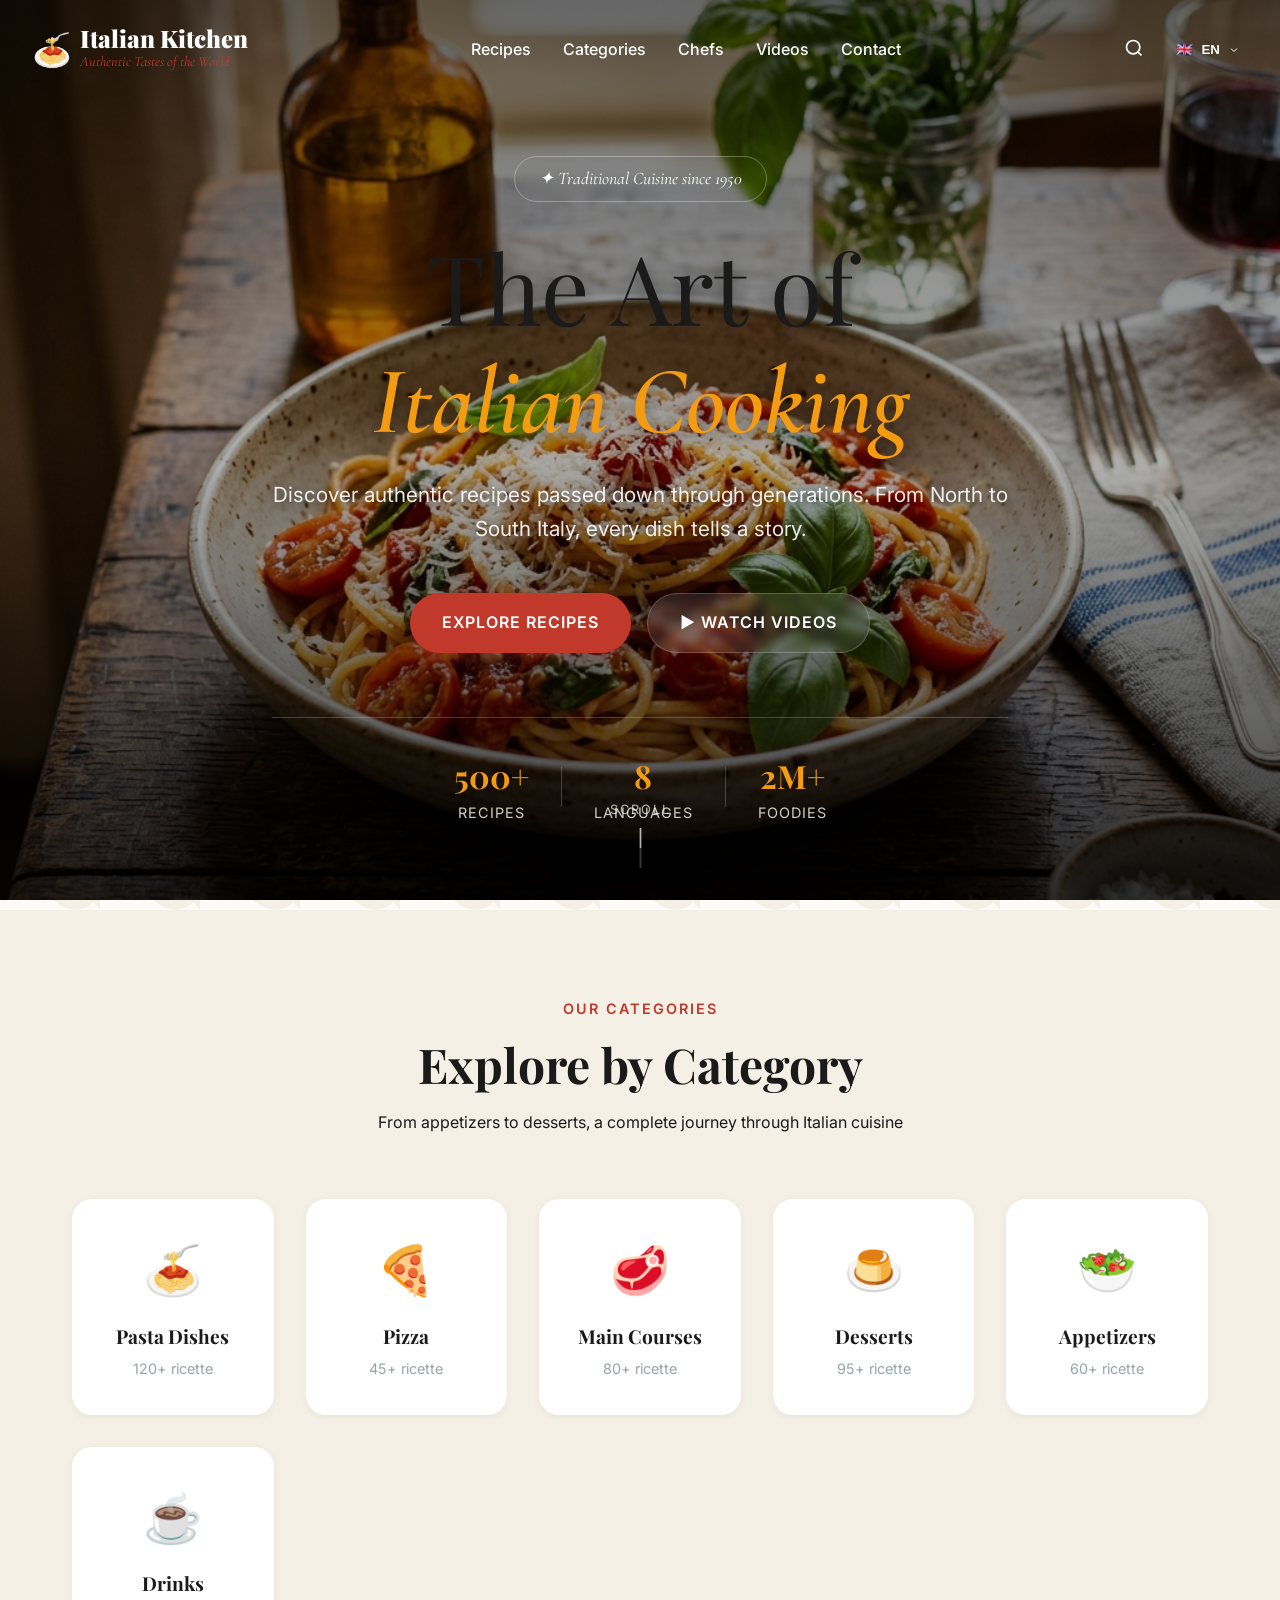
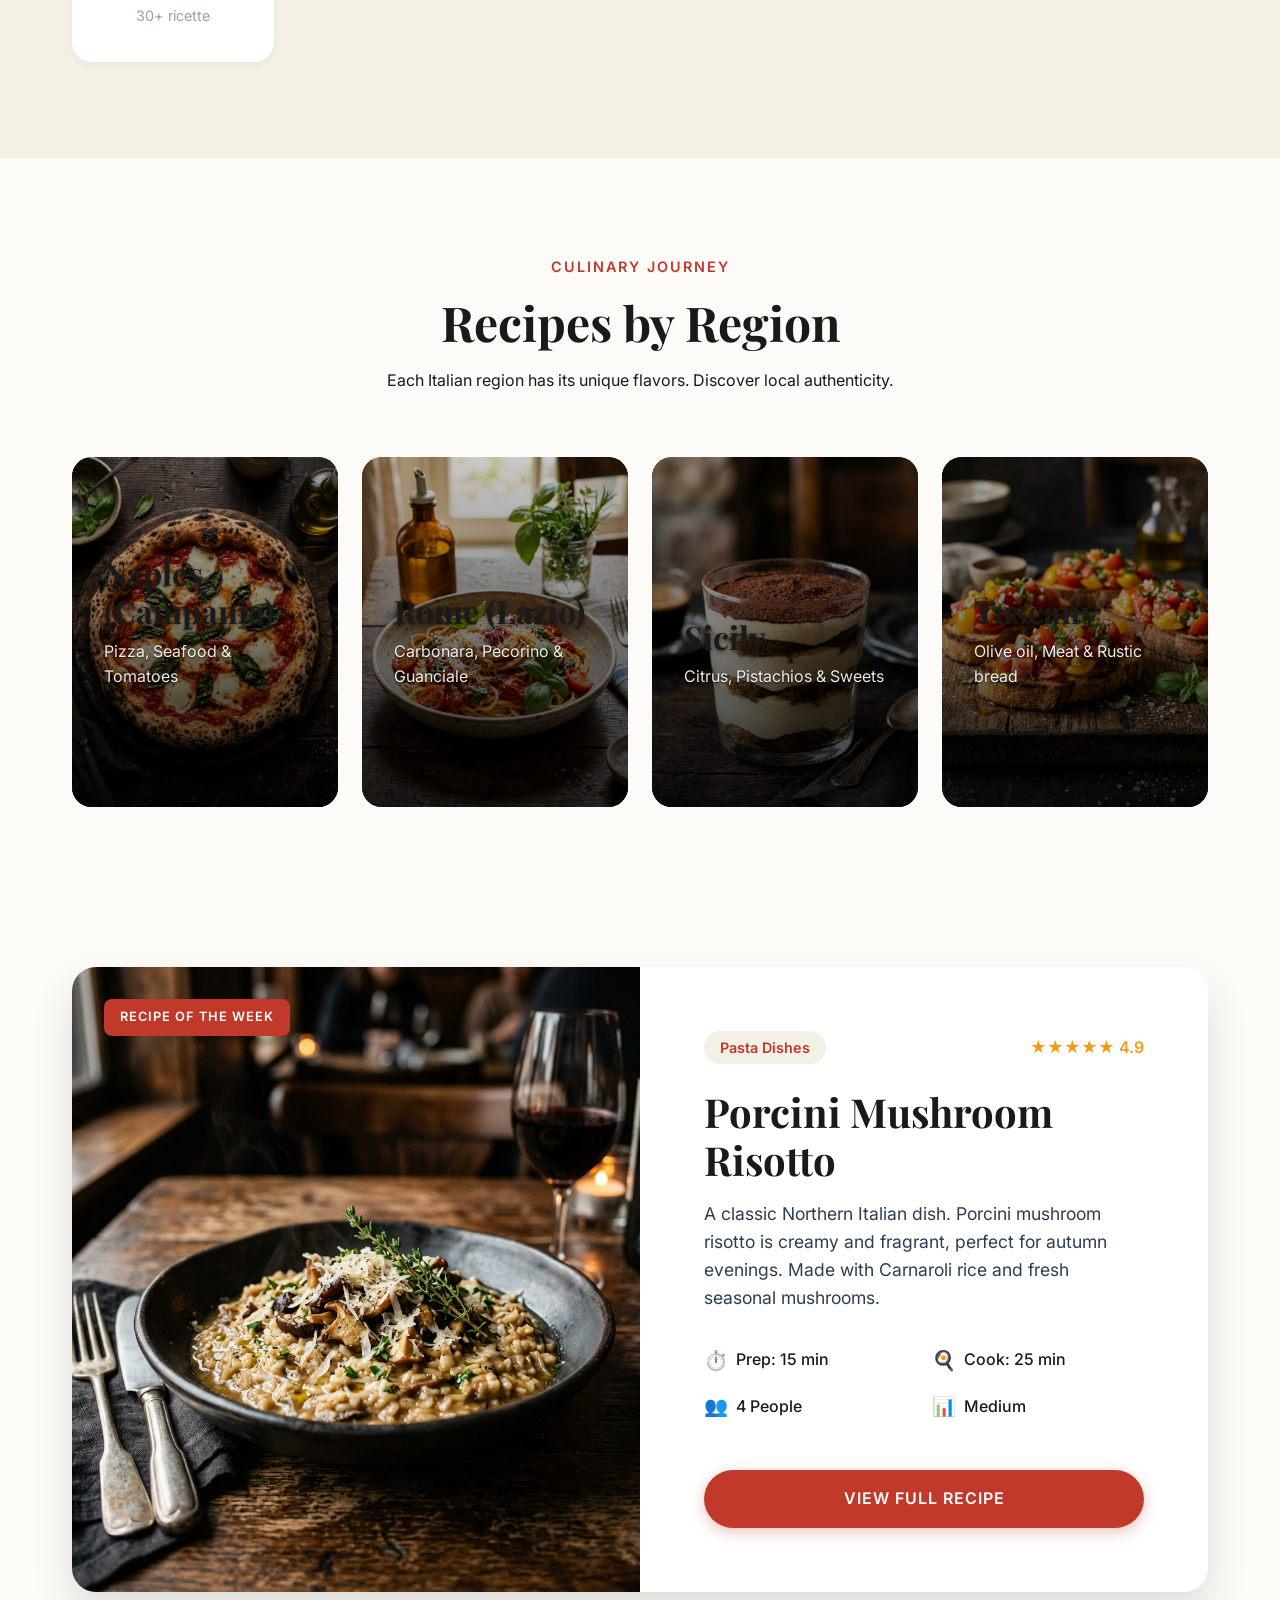
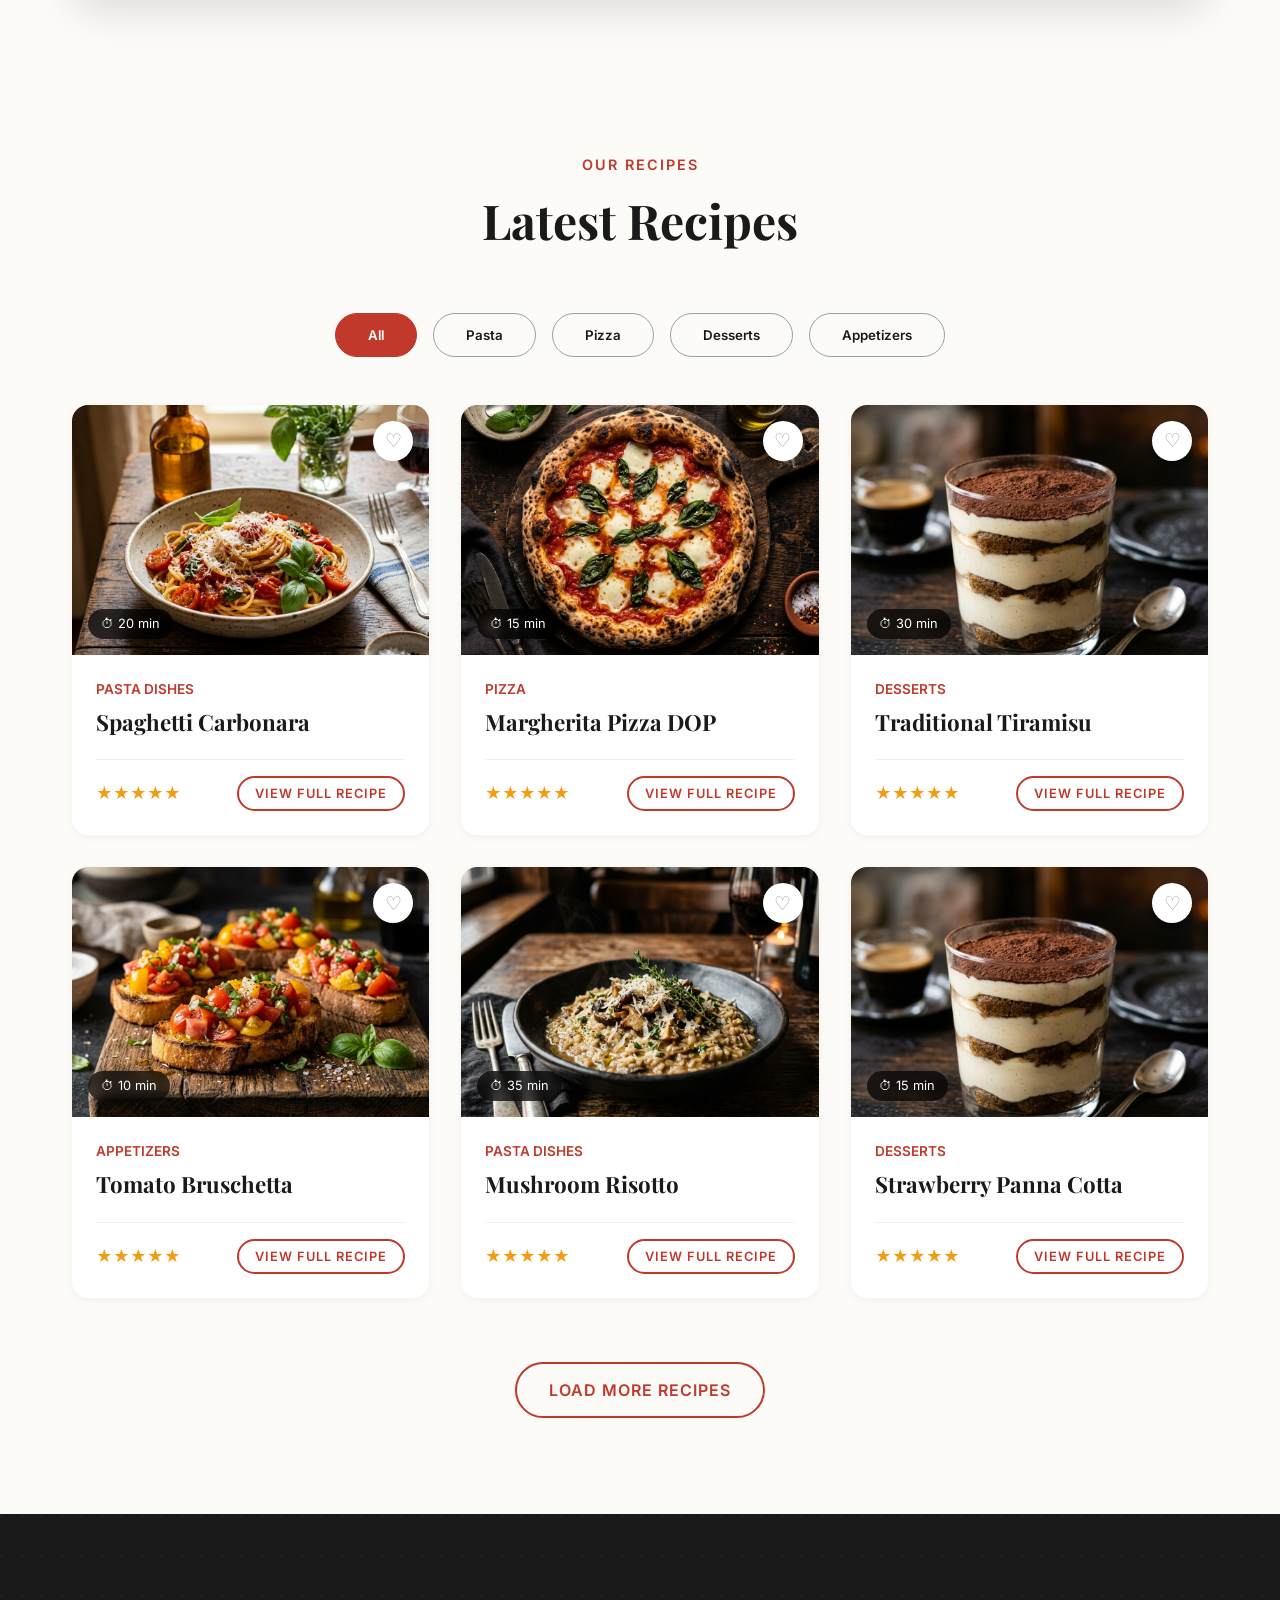
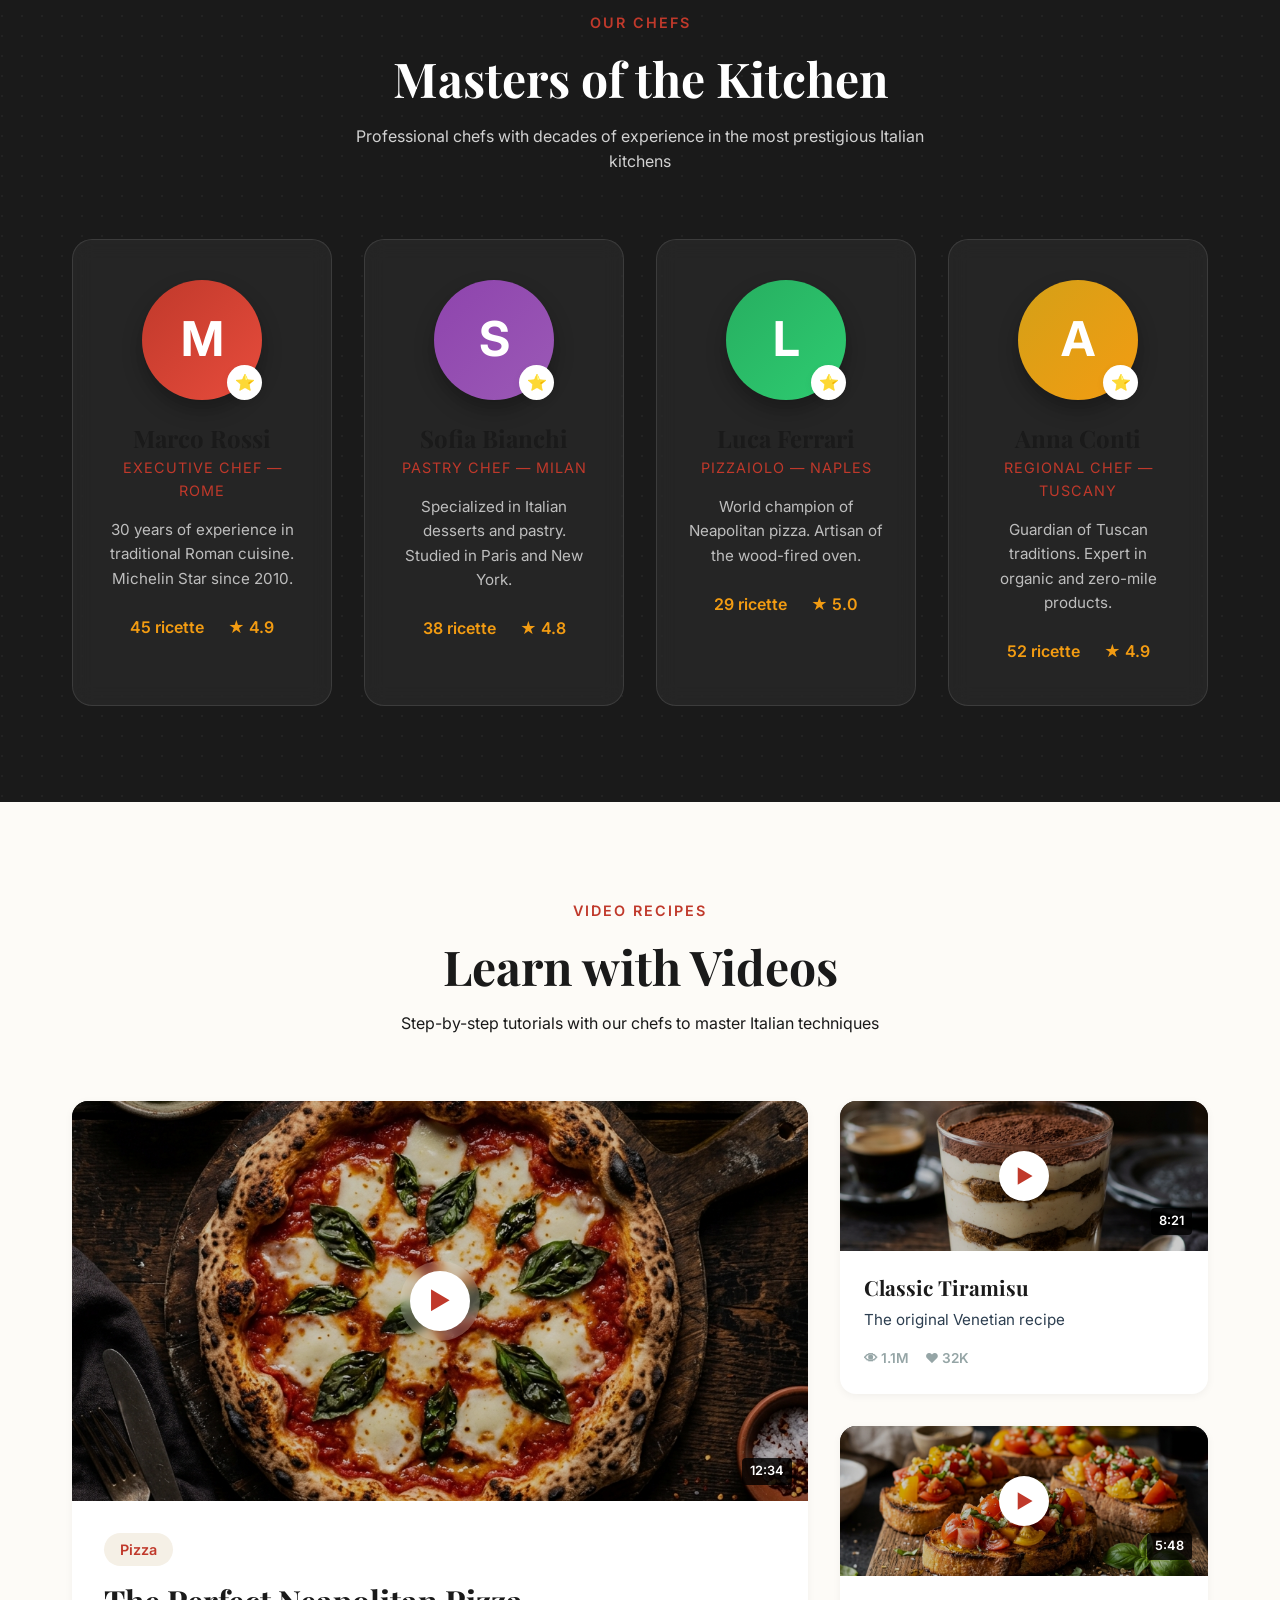
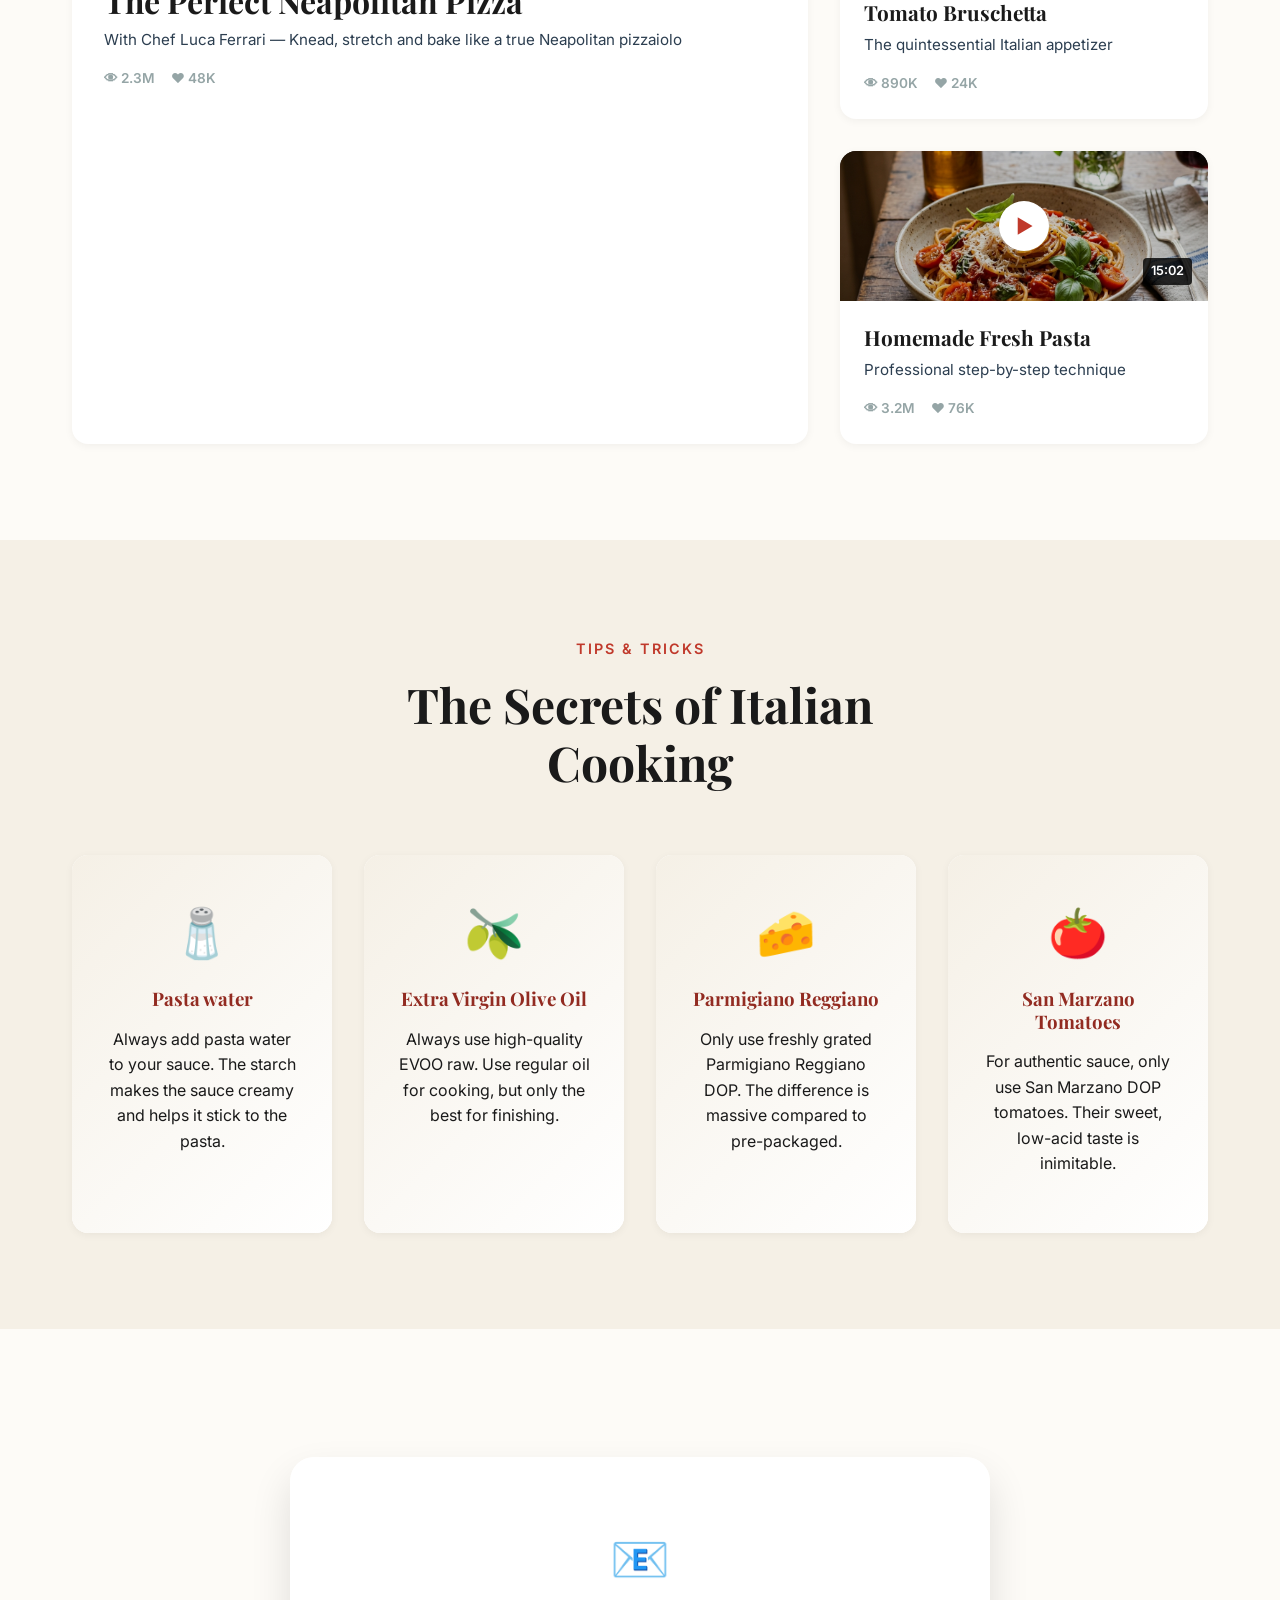
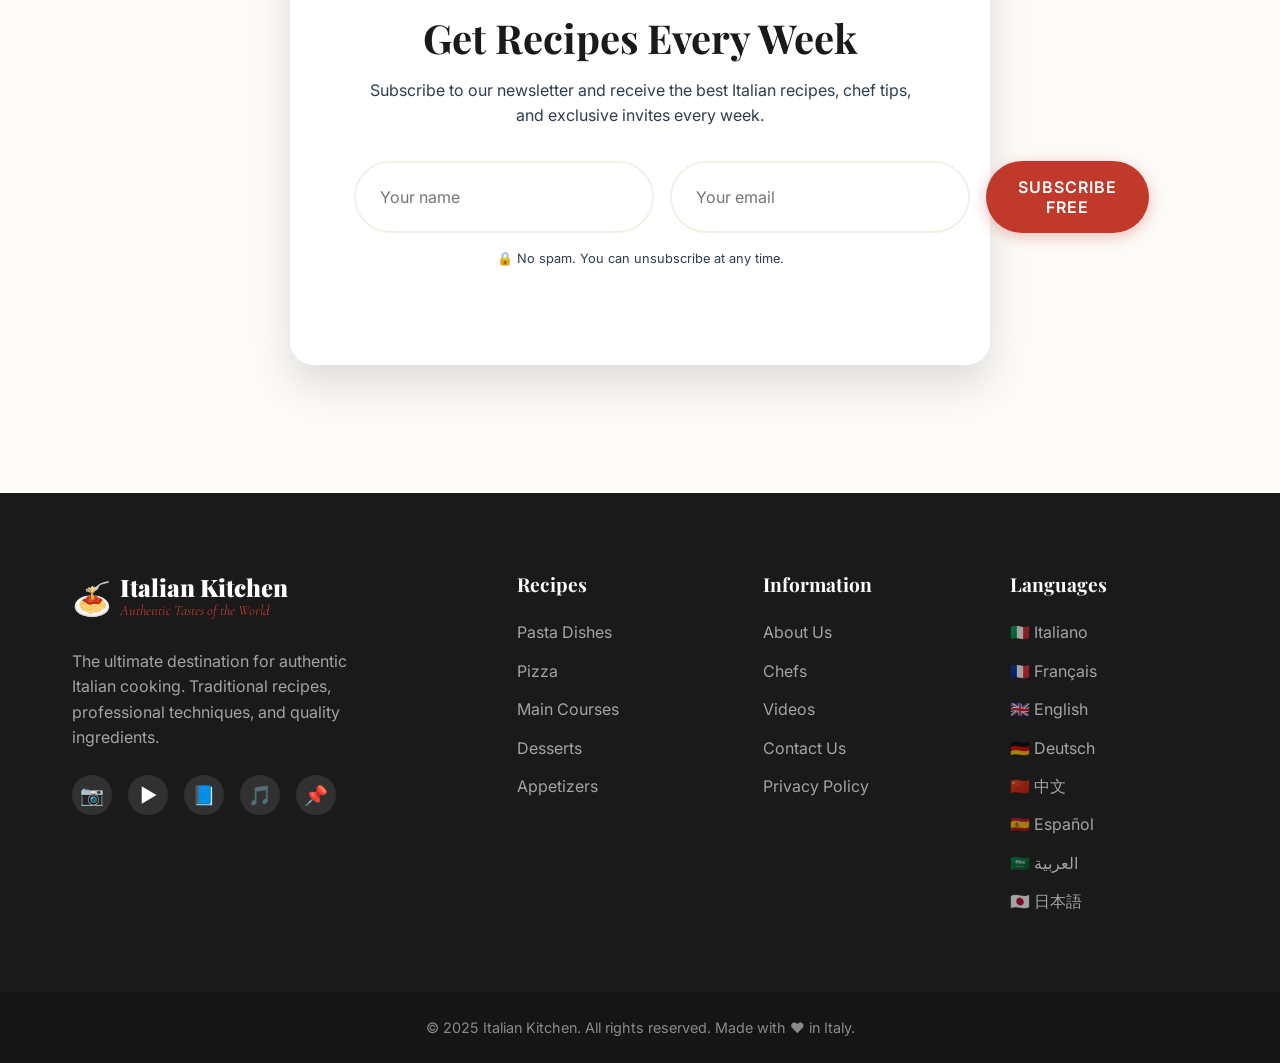
==== index.html @ 497464eb "Add files via upload" ====
<!DOCTYPE html>
<html lang="it" dir="ltr">
<head>
<meta charset="UTF-8"/>
<meta name="viewport" content="width=device-width, initial-scale=1.0"/>
<title>La Cucina Italiana — Ricette Autentiche dal Mondo</title>
<meta name="description" content="Scopri le migliori ricette italiane autentiche. Pizza, pasta, risotto, tiramisù e molto altro. Disponibile in 8 lingue."/>
<meta name="keywords" content="ricette italiane, pasta, pizza, cibo italiano, italian food, recipes"/>
<meta name="author" content="La Cucina Italiana"/>

<!-- Open Graph / Facebook -->
<meta property="og:type" content="website"/>
<meta property="og:url" content="https://www.lacucinaitaliana-demo.com/"/>
<meta property="og:title" content="La Cucina Italiana — Ricette Autentiche dal Mondo"/>
<meta property="og:description" content="Scopri le migliori ricette italiane autentiche tramandate di generazione in generazione."/>
<meta property="og:image" content="https://www.lacucinaitaliana-demo.com/images/hero_pasta.png"/>

<!-- Twitter -->
<meta property="twitter:card" content="summary_large_image"/>
<meta property="twitter:title" content="La Cucina Italiana"/>
<meta property="twitter:description" content="Scopri le migliori ricette italiane autentiche."/>
<meta property="twitter:image" content="https://www.lacucinaitaliana-demo.com/images/hero_pasta.png"/>

<!-- Schema.org JSON-LD for Website SEO -->
<script type="application/ld+json">
{
  "@context": "https://schema.org",
  "@type": "WebSite",
  "name": "La Cucina Italiana",
  "url": "https://www.lacucinaitaliana-demo.com/",
  "potentialAction": {
    "@type": "SearchAction",
    "target": "https://www.lacucinaitaliana-demo.com/?s={search_term_string}",
    "query-input": "required name=search_term_string"
  }
}
</script>

<link rel="preconnect" href="https://fonts.googleapis.com"/>
<link rel="preconnect" href="https://fonts.gstatic.com" crossorigin/>
<link href="https://fonts.googleapis.com/css2?family=Playfair+Display:ital,wght@0,400;0,600;0,700;0,900;1,400;1,700&family=Inter:wght@300;400;500;600;700&family=Cormorant+Garamond:ital,wght@0,300;0,400;0,600;1,300;1,400&display=swap" rel="stylesheet"/>
<link rel="stylesheet" href="style.css"/>
</head>
<body>

<!-- HEADER -->
<header class="header" id="header">
  <div class="header-inner">
    <a href="#" class="logo">
      <span class="logo-icon">🍝</span>
      <div class="logo-text">
        <span class="logo-main" data-i18n="site_name">La Cucina Italiana</span>
        <span class="logo-sub" data-i18n="site_tagline">Sapori Autentici del Mondo</span>
      </div>
    </a>
    <nav class="nav" id="nav">
      <a href="#ricette" class="nav-link" data-i18n="nav_recipes">Ricette</a>
      <a href="#categorie" class="nav-link" data-i18n="nav_categories">Categorie</a>
      <a href="#chef" class="nav-link" data-i18n="nav_chef">Chef</a>
      <a href="#video" class="nav-link" data-i18n="nav_video">Video</a>
      <a href="#newsletter" class="nav-link" data-i18n="nav_contact">Contatto</a>
    </nav>
    <div class="header-actions">
      <button class="search-btn" id="searchBtn" aria-label="Cerca">
        <svg width="20" height="20" viewBox="0 0 24 24" fill="none" stroke="currentColor" stroke-width="2"><circle cx="11" cy="11" r="8"/><path d="m21 21-4.35-4.35"/></svg>
      </button>
      <div class="lang-selector" id="langSelector">
        <button class="lang-btn" id="langBtn">
          <span class="lang-flag" id="currentFlag">🇮🇹</span>
          <span class="lang-name" id="currentLang">IT</span>
          <svg width="12" height="12" viewBox="0 0 24 24" fill="none" stroke="currentColor" stroke-width="2"><path d="M6 9l6 6 6-6"/></svg>
        </button>
        <div class="lang-dropdown" id="langDropdown">
          <button class="lang-option active" data-lang="it" data-flag="🇮🇹">🇮🇹 Italiano</button>
          <button class="lang-option" data-lang="fr" data-flag="🇫🇷">🇫🇷 Français</button>
          <button class="lang-option" data-lang="en" data-flag="🇬🇧">🇬🇧 English</button>
          <button class="lang-option" data-lang="de" data-flag="🇩🇪">🇩🇪 Deutsch</button>
          <button class="lang-option" data-lang="zh" data-flag="🇨🇳">🇨🇳 中文</button>
          <button class="lang-option" data-lang="es" data-flag="🇪🇸">🇪🇸 Español</button>
          <button class="lang-option" data-lang="ar" data-flag="🇸🇦">🇸🇦 العربية</button>
          <button class="lang-option" data-lang="ja" data-flag="🇯🇵">🇯🇵 日本語</button>
        </div>
      </div>
      <button class="menu-toggle" id="menuToggle" aria-label="Menu">
        <span></span><span></span><span></span>
      </button>
    </div>
  </div>
  <!-- Search Bar -->
  <div class="search-bar" id="searchBar">
    <div class="search-inner">
      <input type="text" class="search-input" id="searchInput" data-i18n-placeholder="search_placeholder" placeholder="Cerca ricette, ingredienti..."/>
      <button class="search-close" id="searchClose">✕</button>
    </div>
  </div>
</header>

<!-- HERO -->
<section class="hero" id="home">
  <div class="hero-bg">
    <img src="images/hero_pasta.png" alt="Italian authentic pasta dishes" class="hero-img" id="heroImg" fetchpriority="high"/>
    <div class="hero-overlay"></div>
  </div>
  <div class="hero-content">
    <div class="hero-badge" data-i18n="hero_badge">✦ Cucina Tradizionale dal 1950</div>
    <h1 class="hero-title" data-i18n="hero_title">L'Arte della<br/><em>Cucina Italiana</em></h1>
    <p class="hero-desc" data-i18n="hero_desc">Scopri ricette autentiche tramandate di generazione in generazione. Dal Nord al Sud dell'Italia, ogni piatto racconta una storia.</p>
    <div class="hero-btns">
      <a href="#ricette" class="btn btn-primary" data-i18n="hero_btn1">Esplora Ricette</a>
      <a href="#video" class="btn btn-ghost" data-i18n="hero_btn2">▶ Guarda i Video</a>
    </div>
    <div class="hero-stats">
      <div class="stat"><span class="stat-num">500+</span><span class="stat-label" data-i18n="stat_recipes">Ricette</span></div>
      <div class="stat-divider"></div>
      <div class="stat"><span class="stat-num">8</span><span class="stat-label" data-i18n="stat_langs">Lingue</span></div>
      <div class="stat-divider"></div>
      <div class="stat"><span class="stat-num">2M+</span><span class="stat-label" data-i18n="stat_fans">Appassionati</span></div>
    </div>
  </div>
  <div class="hero-scroll">
    <span data-i18n="scroll_down">Scorri</span>
    <div class="scroll-line"></div>
  </div>
</section>

<!-- CATEGORIES -->
<section class="categories" id="categorie">
  <div class="container">
    <div class="section-header">
      <span class="section-badge" data-i18n="cat_badge">Le Nostre Categorie</span>
      <h2 data-i18n="cat_title">Esplora per Categoria</h2>
      <p data-i18n="cat_desc">Dalle antipasti ai dolci, un viaggio completo attraverso la cucina italiana</p>
    </div>
    <div class="categories-grid">
      <div class="cat-card" data-category="primi" onclick="filterRecipes('primi')">
        <div class="cat-icon">🍝</div>
        <h3 data-i18n="cat_pasta">Primi Piatti</h3>
        <span>120+ ricette</span>
      </div>
      <div class="cat-card" data-category="pizza" onclick="filterRecipes('pizza')">
        <div class="cat-icon">🍕</div>
        <h3 data-i18n="cat_pizza">Pizza</h3>
        <span>45+ ricette</span>
      </div>
      <div class="cat-card" data-category="secondi" onclick="filterRecipes('secondi')">
        <div class="cat-icon">🥩</div>
        <h3 data-i18n="cat_meat">Secondi Piatti</h3>
        <span>80+ ricette</span>
      </div>
      <div class="cat-card" data-category="dolci" onclick="filterRecipes('dolci')">
        <div class="cat-icon">🍮</div>
        <h3 data-i18n="cat_dessert">Dolci</h3>
        <span>95+ ricette</span>
      </div>
      <div class="cat-card" data-category="antipasti" onclick="filterRecipes('antipasti')">
        <div class="cat-icon">🥗</div>
        <h3 data-i18n="cat_antipasti">Antipasti</h3>
        <span>60+ ricette</span>
      </div>
      <div class="cat-card" data-category="bevande" onclick="filterRecipes('bevande')">
        <div class="cat-icon">☕</div>
        <h3 data-i18n="cat_drinks">Bevande</h3>
        <span>30+ ricette</span>
      </div>
    </div>
  </div>
</section>

<!-- REGIONS SECTION -->
<section class="regions-section" id="regioni">
  <div class="container">
    <div class="section-header">
      <span class="section-badge" data-i18n="reg_badge">Viaggio Culinario</span>
      <h2 data-i18n="reg_title">Ricette per Regione</h2>
      <p data-i18n="reg_desc">Ogni regione italiana ha i suoi sapori unici. Scopri l'autenticità locale.</p>
    </div>
    <div class="regions-grid">
      <!-- Naples -->
      <div class="region-card" style="background-image: linear-gradient(to top, rgba(0,0,0,0.8), rgba(0,0,0,0.2)), url('images/pizza.png');">
        <div class="region-content">
          <h3 data-i18n="reg_naples">Napoli (Campania)</h3>
          <p data-i18n="reg_naples_desc">Pizza, Frutti di Mare & Pomodori</p>
          <a href="#ricette" class="btn btn-outline light" onclick="filterRecipes('pizza')" data-i18n="reg_explore">Esplora</a>
        </div>
      </div>
      <!-- Rome -->
      <div class="region-card" style="background-image: linear-gradient(to top, rgba(0,0,0,0.8), rgba(0,0,0,0.2)), url('images/hero_pasta.png');">
        <div class="region-content">
          <h3 data-i18n="reg_rome">Roma (Lazio)</h3>
          <p data-i18n="reg_rome_desc">Carbonara, Pecorino & Guanciale</p>
          <a href="#ricette" class="btn btn-outline light" onclick="filterRecipes('primi')" data-i18n="reg_explore">Esplora</a>
        </div>
      </div>
      <!-- Sicily -->
      <div class="region-card" style="background-image: linear-gradient(to top, rgba(0,0,0,0.8), rgba(0,0,0,0.2)), url('images/tiramisu.png');">
        <div class="region-content">
          <h3 data-i18n="reg_sicily">Sicilia</h3>
          <p data-i18n="reg_sicily_desc">Agrumi, Pistacchi & Dolci</p>
          <a href="#ricette" class="btn btn-outline light" onclick="filterRecipes('dolci')" data-i18n="reg_explore">Esplora</a>
        </div>
      </div>
      <!-- Tuscany -->
      <div class="region-card" style="background-image: linear-gradient(to top, rgba(0,0,0,0.8), rgba(0,0,0,0.2)), url('images/bruschetta.png');">
        <div class="region-content">
          <h3 data-i18n="reg_tuscany">Toscana</h3>
          <p data-i18n="reg_tuscany_desc">Olio d'oliva, Carne & Pane rustico</p>
          <a href="#ricette" class="btn btn-outline light" onclick="filterRecipes('antipasti')" data-i18n="reg_explore">Esplora</a>
        </div>
      </div>
    </div>
  </div>
</section>

<!-- FEATURED RECIPE -->
<section class="featured-section">
  <div class="container">
    <div class="featured-card">
      <div class="featured-img-wrap">
        <img src="images/risotto.png" alt="Risotto ai Funghi Porcini" class="featured-img" loading="lazy"/>
        <div class="featured-badge-img" data-i18n="feat_badge">Ricetta della Settimana</div>
      </div>
      <div class="featured-content">
        <div class="featured-meta">
          <span class="tag" data-i18n="cat_pasta_tag">Primi Piatti</span>
          <span class="rating">★★★★★ 4.9</span>
        </div>
        <h2 class="featured-title" data-i18n="feat_title">Risotto ai Funghi Porcini</h2>
        <p class="featured-desc" data-i18n="feat_desc">Un classico della cucina italiana del nord. Il risotto ai funghi porcini è un piatto cremoso e profumato, perfetto per le serate autunnali. Con riso Carnaroli e funghi freschi di stagione.</p>
        <div class="recipe-info">
          <div class="info-item"><span class="info-icon">⏱️</span><span data-i18n="time_prep">Prep: 15 min</span></div>
          <div class="info-item"><span class="info-icon">🍳</span><span data-i18n="time_cook">Cottura: 25 min</span></div>
          <div class="info-item"><span class="info-icon">👥</span><span data-i18n="servings">4 Persone</span></div>
          <div class="info-item"><span class="info-icon">📊</span><span data-i18n="difficulty">Medio</span></div>
        </div>
        <a href="#" class="btn btn-primary" data-i18n="view_recipe">Vedi Ricetta Completa</a>
      </div>
    </div>
  </div>
</section>

<!-- RECIPES GRID -->
<section class="recipes-section" id="ricette">
  <div class="container">
    <div class="section-header">
      <span class="section-badge" data-i18n="rec_badge">Le Nostre Ricette</span>
      <h2 data-i18n="rec_title">Ultime Ricette</h2>
    </div>
    <div class="filter-tabs">
      <button class="filter-tab active" data-filter="all" data-i18n="filter_all">Tutti</button>
      <button class="filter-tab" data-filter="primi" data-i18n="filter_pasta">Pasta</button>
      <button class="filter-tab" data-filter="pizza" data-i18n="filter_pizza">Pizza</button>
      <button class="filter-tab" data-filter="dolci" data-i18n="filter_desserts">Dolci</button>
      <button class="filter-tab" data-filter="antipasti" data-i18n="filter_antipasti">Antipasti</button>
    </div>
    <div class="recipes-grid" id="recipesGrid">
      <!-- Recipe cards injected by JS -->
    </div>
    <div class="load-more-wrap">
      <button class="btn btn-outline" data-i18n="load_more">Carica Altre Ricette</button>
    </div>
  </div>
</section>

<!-- CHEF SECTION -->
<section class="chef-section" id="chef">
  <div class="container">
    <div class="section-header light">
      <span class="section-badge" data-i18n="chef_badge">I Nostri Chef</span>
      <h2 data-i18n="chef_title">Maestri della Cucina</h2>
      <p data-i18n="chef_desc">Chef professionisti con decenni di esperienza nelle cucine italiane più prestigiose</p>
    </div>
    <div class="chefs-grid">
      <div class="chef-card">
        <div class="chef-avatar" style="background: linear-gradient(135deg,#c0392b,#e74c3c)">
          <span>M</span><div class="chef-badge">⭐</div>
        </div>
        <h3 class="chef-name">Marco Rossi</h3>
        <p class="chef-role" data-i18n="chef_role1">Chef Esecutivo — Roma</p>
        <p class="chef-bio" data-i18n="chef_bio1">30 anni di esperienza nella cucina romana tradizionale. Stella Michelin dal 2010.</p>
        <div class="chef-stats">
          <span>45 ricette</span>
          <span>★ 4.9</span>
        </div>
      </div>
      <div class="chef-card">
        <div class="chef-avatar" style="background: linear-gradient(135deg,#8e44ad,#9b59b6)">
          <span>S</span><div class="chef-badge">⭐</div>
        </div>
        <h3 class="chef-name">Sofia Bianchi</h3>
        <p class="chef-role" data-i18n="chef_role2">Pastry Chef — Milano</p>
        <p class="chef-bio" data-i18n="chef_bio2">Specializzata in dolci e pasticceria italiana. Ha studiato a Parigi e New York.</p>
        <div class="chef-stats">
          <span>38 ricette</span>
          <span>★ 4.8</span>
        </div>
      </div>
      <div class="chef-card">
        <div class="chef-avatar" style="background: linear-gradient(135deg,#27ae60,#2ecc71)">
          <span>L</span><div class="chef-badge">⭐</div>
        </div>
        <h3 class="chef-name">Luca Ferrari</h3>
        <p class="chef-role" data-i18n="chef_role3">Pizzaiolo — Napoli</p>
        <p class="chef-bio" data-i18n="chef_bio3">Campione mondiale di pizza napoletana. Artigiano del forno a legna.</p>
        <div class="chef-stats">
          <span>29 ricette</span>
          <span>★ 5.0</span>
        </div>
      </div>
      <div class="chef-card">
        <div class="chef-avatar" style="background: linear-gradient(135deg,#d4a017,#f39c12)">
          <span>A</span><div class="chef-badge">⭐</div>
        </div>
        <h3 class="chef-name">Anna Conti</h3>
        <p class="chef-role" data-i18n="chef_role4">Chef Regionale — Toscana</p>
        <p class="chef-bio" data-i18n="chef_bio4">Custode delle tradizioni toscane. Esperta di prodotti biologici e km zero.</p>
        <div class="chef-stats">
          <span>52 ricette</span>
          <span>★ 4.9</span>
        </div>
      </div>
    </div>
  </div>
</section>

<!-- VIDEO SECTION -->
<section class="video-section" id="video">
  <div class="container">
    <div class="section-header">
      <span class="section-badge" data-i18n="vid_badge">Video Ricette</span>
      <h2 data-i18n="vid_title">Impara con i Video</h2>
      <p data-i18n="vid_desc">Tutorial passo-passo con i nostri chef per padroneggiare le tecniche italiane</p>
    </div>
    <div class="videos-grid">
      <div class="video-card featured-video">
        <div class="video-thumb">
          <img src="images/pizza.png" alt="Traditional Neapolitan Pizza" loading="lazy"/>
          <div class="play-btn" onclick="this.closest('.video-thumb').innerHTML='<iframe width=\'100%\' height=\'100%\' src=\'https://www.youtube.com/embed/G-jPoROGHGE?autoplay=1\' frameborder=\'0\' allowfullscreen></iframe>'">
            <div class="play-circle"><span>▶</span></div>
          </div>
          <div class="video-duration">12:34</div>
        </div>
        <div class="video-info">
          <span class="tag">Pizza</span>
          <h3 data-i18n="vid1_title">La Pizza Napoletana Perfetta</h3>
          <p data-i18n="vid1_desc">Con Chef Luca Ferrari — Impasta, stendi e cuoci come un vero pizzaiolo napoletano</p>
          <div class="video-meta"><span>👁 2.3M</span><span>❤️ 48K</span></div>
        </div>
      </div>
      <div class="video-card">
        <div class="video-thumb small">
          <img src="images/tiramisu.png" alt="Authentic Tiramisù Dessert" loading="lazy"/>
          <div class="play-btn small" onclick="this.closest('.video-thumb').innerHTML='<iframe width=\'100%\' height=\'100%\' src=\'https://www.youtube.com/embed/5D10y7u506c?autoplay=1\' frameborder=\'0\' allowfullscreen></iframe>'">▶</div>
          <div class="video-duration">8:21</div>
        </div>
        <div class="video-info">
          <h3 data-i18n="vid2_title">Tiramisù Classico</h3>
          <p data-i18n="vid2_desc">La ricetta originale veneziana</p>
          <div class="video-meta"><span>👁 1.1M</span><span>❤️ 32K</span></div>
        </div>
      </div>
      <div class="video-card">
        <div class="video-thumb small">
          <img src="images/bruschetta.png" alt="Classic Tomato Bruschetta" loading="lazy"/>
          <div class="play-btn small" onclick="this.closest('.video-thumb').innerHTML='<iframe width=\'100%\' height=\'100%\' src=\'https://www.youtube.com/embed/v9i3I9B2TfE?autoplay=1\' frameborder=\'0\' allowfullscreen></iframe>'">▶</div>
          <div class="video-duration">5:48</div>
        </div>
        <div class="video-info">
          <h3 data-i18n="vid3_title">Bruschetta al Pomodoro</h3>
          <p data-i18n="vid3_desc">L'antipasto italiano per eccellenza</p>
          <div class="video-meta"><span>👁 890K</span><span>❤️ 24K</span></div>
        </div>
      </div>
      <div class="video-card">
        <div class="video-thumb small">
          <img src="images/hero_pasta.png" alt="Pasta"/>
          <div class="play-btn small" onclick="this.closest('.video-thumb').innerHTML='<iframe width=\'100%\' height=\'100%\' src=\'https://www.youtube.com/embed/qO1lM9E-o9E?autoplay=1\' frameborder=\'0\' allowfullscreen></iframe>'">▶</div>
          <div class="video-duration">15:02</div>
        </div>
        <div class="video-info">
          <h3 data-i18n="vid4_title">Pasta Fresca Fatta in Casa</h3>
          <p data-i18n="vid4_desc">Tecnica professionale passo-passo</p>
          <div class="video-meta"><span>👁 3.2M</span><span>❤️ 76K</span></div>
        </div>
      </div>
    </div>
  </div>
</section>

<!-- TIPS SECTION -->
<section class="tips-section">
  <div class="container">
    <div class="section-header">
      <span class="section-badge" data-i18n="tips_badge">Consigli & Trucchi</span>
      <h2 data-i18n="tips_title">I Segreti della Cucina Italiana</h2>
    </div>
    <div class="tips-grid">
      <div class="tip-card">
        <div class="tip-icon">🧂</div>
        <h3 data-i18n="tip1_title">L'acqua della pasta</h3>
        <p data-i18n="tip1_desc">Aggiungi sempre l'acqua di cottura alla salsa. L'amido rende il sugo cremoso e fa attaccare meglio il condimento.</p>
      </div>
      <div class="tip-card">
        <div class="tip-icon">🫒</div>
        <h3 data-i18n="tip2_title">Olio Extra Vergine</h3>
        <p data-i18n="tip2_desc">Usa sempre olio EVO di qualità a crudo. Per cuocere usa olio normale, per condire solo il migliore.</p>
      </div>
      <div class="tip-card">
        <div class="tip-icon">🧀</div>
        <h3 data-i18n="tip3_title">Il Parmigiano</h3>
        <p data-i18n="tip3_desc">Usa solo Parmigiano Reggiano DOP grattugiato al momento. La differenza è abissale rispetto a quello in busta.</p>
      </div>
      <div class="tip-card">
        <div class="tip-icon">🍅</div>
        <h3 data-i18n="tip4_title">Pomodori San Marzano</h3>
        <p data-i18n="tip4_desc">Per la salsa autentica usa solo pomodori San Marzano DOP. Il gusto dolce e poco acido è inimitabile.</p>
      </div>
    </div>
  </div>
</section>

<!-- NEWSLETTER -->
<section class="newsletter-section" id="newsletter">
  <div class="newsletter-bg"></div>
  <div class="container">
    <div class="newsletter-content">
      <div class="newsletter-icon">📧</div>
      <h2 data-i18n="news_title">Ricevi le Ricette Ogni Settimana</h2>
      <p data-i18n="news_desc">Iscriviti alla nostra newsletter e ricevi ogni settimana le migliori ricette italiane, consigli degli chef e inviti esclusivi.</p>
      <form class="newsletter-form" id="newsletterForm" onsubmit="handleNewsletter(event)">
        <input type="text" class="nl-input" placeholder="Il tuo nome" data-i18n-placeholder="nl_name" id="nlName"/>
        <input type="email" class="nl-input" placeholder="La tua email" data-i18n-placeholder="nl_email" id="nlEmail" required/>
        <button type="submit" class="btn btn-primary" data-i18n="nl_btn">Iscriviti Gratis</button>
      </form>
      <p class="nl-privacy" data-i18n="nl_privacy">🔒 Nessuno spam. Puoi disiscriverti in qualsiasi momento.</p>
      <div id="nlSuccess" class="nl-success" style="display:none" data-i18n="nl_success">🎉 Grazie! Sei iscritto con successo.</div>
    </div>
  </div>
</section>

<!-- RECIPE MODAL -->
<div class="modal-overlay" id="recipeModal" onclick="closeModal(event)">
  <div class="modal" id="modalContent">
    <button class="modal-close" onclick="closeRecipeModal()">✕</button>
    <div id="modalBody"></div>
  </div>
</div>

<!-- FOOTER -->
<footer class="footer">
  <div class="footer-top">
    <div class="container">
      <div class="footer-grid">
        <div class="footer-brand">
          <div class="logo">
            <span class="logo-icon">🍝</span>
            <div class="logo-text">
              <span class="logo-main" data-i18n="site_name">La Cucina Italiana</span>
              <span class="logo-sub" data-i18n="site_tagline">Sapori Autentici del Mondo</span>
            </div>
          </div>
          <p data-i18n="footer_about">Il portale di riferimento per la cucina italiana autentica. Ricette tradizionali, tecniche professionali e ingredienti di qualità.</p>
          <div class="social-links">
            <a href="#" class="social-link" aria-label="Instagram">📷</a>
            <a href="#" class="social-link" aria-label="YouTube">▶️</a>
            <a href="#" class="social-link" aria-label="Facebook">📘</a>
            <a href="#" class="social-link" aria-label="TikTok">🎵</a>
            <a href="#" class="social-link" aria-label="Pinterest">📌</a>
          </div>
        </div>
        <div class="footer-col">
          <h4 data-i18n="footer_recipes">Ricette</h4>
          <ul>
            <li><a href="#" data-i18n="cat_pasta">Primi Piatti</a></li>
            <li><a href="#" data-i18n="cat_pizza">Pizza</a></li>
            <li><a href="#" data-i18n="cat_meat">Secondi</a></li>
            <li><a href="#" data-i18n="cat_dessert">Dolci</a></li>
            <li><a href="#" data-i18n="cat_antipasti">Antipasti</a></li>
          </ul>
        </div>
        <div class="footer-col">
          <h4 data-i18n="footer_info">Informazioni</h4>
          <ul>
            <li><a href="#" data-i18n="footer_about_link">Chi Siamo</a></li>
            <li><a href="#chef" data-i18n="nav_chef">Chef</a></li>
            <li><a href="#video" data-i18n="nav_video">Video</a></li>
            <li><a href="#newsletter" data-i18n="footer_contact">Contattaci</a></li>
            <li><a href="#" data-i18n="footer_privacy">Privacy Policy</a></li>
          </ul>
        </div>
        <div class="footer-col">
          <h4 data-i18n="footer_langs">Lingue</h4>
          <ul>
            <li><a href="#" onclick="setLanguage('it')">🇮🇹 Italiano</a></li>
            <li><a href="#" onclick="setLanguage('fr')">🇫🇷 Français</a></li>
            <li><a href="#" onclick="setLanguage('en')">🇬🇧 English</a></li>
            <li><a href="#" onclick="setLanguage('de')">🇩🇪 Deutsch</a></li>
            <li><a href="#" onclick="setLanguage('zh')">🇨🇳 中文</a></li>
            <li><a href="#" onclick="setLanguage('es')">🇪🇸 Español</a></li>
            <li><a href="#" onclick="setLanguage('ar')">🇸🇦 العربية</a></li>
            <li><a href="#" onclick="setLanguage('ja')">🇯🇵 日本語</a></li>
          </ul>
        </div>
      </div>
    </div>
  </div>
  <div class="footer-bottom">
    <div class="container">
      <p data-i18n="footer_copy">© 2025 La Cucina Italiana. Tutti i diritti riservati. Fatto con ❤️ in Italia.</p>
    </div>
  </div>
</footer>

<button class="back-to-top" id="backToTop" onclick="scrollToTop()" aria-label="Torna su">↑</button>

<script src="script.js"></script>
</body>
</html>
---- style.css ----
:root {
  /* Colors - Italian Vintage Theme */
  --primary: #c0392b;      /* Rosso */
  --primary-dark: #922b21;
  --secondary: #27ae60;    /* Verde */
  --accent: #f39c12;       /* Oro */
  --dark: #1a1a1a;
  --dark-light: #2c3e50;
  --light: #fdfbf7;        /* Panna */
  --light-gray: #f5f0e6;
  --gray: #95a5a6;
  
  /* Typography */
  --font-heading: 'Playfair Display', serif;
  --font-body: 'Inter', sans-serif;
  --font-accent: 'Cormorant Garamond', serif;
  
  /* Transitions */
  --transition: all 0.3s cubic-bezier(0.25, 0.8, 0.25, 1);
  
  /* Shadows */
  --shadow-sm: 0 2px 8px rgba(0,0,0,0.05);
  --shadow-md: 0 8px 24px rgba(0,0,0,0.08);
  --shadow-lg: 0 20px 40px rgba(0,0,0,0.12);
}

[dir="rtl"] {
  /* RTL Specific Adjustments for Arabic */
  --font-heading: 'Tajawal', 'Playfair Display', serif;
  --font-body: 'Cairo', 'Inter', sans-serif;
}

* {
  margin: 0;
  padding: 0;
  box-sizing: border-box;
}

html {
  scroll-behavior: smooth;
  font-size: 16px;
}

body {
  font-family: var(--font-body);
  color: var(--dark);
  background-color: var(--light);
  line-height: 1.6;
  overflow-x: hidden;
}

/* ================== TYPOGRAPHY ================== */
h1, h2, h3, h4, h5, h6 {
  font-family: var(--font-heading);
  font-weight: 700;
  line-height: 1.2;
  color: var(--dark);
}

h2 {
  font-size: clamp(2rem, 4vw, 3rem);
  margin-bottom: 1rem;
}

p {
  margin-bottom: 1rem;
}

a {
  text-decoration: none;
  color: inherit;
  transition: var(--transition);
}

ul {
  list-style: none;
}

.container {
  max-width: 1200px;
  margin: 0 auto;
  padding: 0 2rem;
}

/* ================== BUTTONS ================== */
.btn {
  display: inline-flex;
  align-items: center;
  justify-content: center;
  padding: 1rem 2rem;
  border-radius: 50px;
  font-family: var(--font-body);
  font-weight: 600;
  font-size: 1rem;
  cursor: pointer;
  transition: var(--transition);
  text-transform: uppercase;
  letter-spacing: 1px;
  border: none;
  outline: none;
}

.btn:hover {
  transform: translateY(-3px) scale(1.05);
  box-shadow: 0 10px 25px rgba(0,0,0,0.15);
}

.btn-primary {
  background-color: var(--primary);
  color: white;
  box-shadow: 0 4px 15px rgba(192, 57, 43, 0.3);
}

.btn-primary:hover {
  background-color: var(--primary-dark);
}

.btn-outline {
  background-color: transparent;
  color: var(--primary);
  border: 2px solid var(--primary);
}

.btn-outline:hover {
  background-color: var(--primary);
  color: white;
}

.btn-ghost {
  background-color: rgba(255, 255, 255, 0.1);
  color: white;
  backdrop-filter: blur(5px);
  border: 1px solid rgba(255,255,255,0.2);
}

.btn-ghost:hover {
  background-color: white;
  color: var(--dark);
}

/* ================== HEADER ================== */
.header {
  position: fixed;
  top: 0;
  left: 0;
  width: 100%;
  z-index: 1000;
  padding: 1.5rem 0;
  transition: var(--transition);
}

.header.scrolled {
  background-color: rgba(253, 251, 247, 0.95);
  backdrop-filter: blur(10px);
  padding: 1rem 0;
  box-shadow: var(--shadow-sm);
}

.header-inner {
  max-width: 1400px;
  margin: 0 auto;
  padding: 0 2rem;
  display: flex;
  justify-content: space-between;
  align-items: center;
}

.logo {
  display: flex;
  align-items: center;
  gap: 0.5rem;
  z-index: 1001;
}

.logo-icon {
  font-size: 2rem;
}

.logo-text {
  display: flex;
  flex-direction: column;
}

.logo-main {
  font-family: var(--font-heading);
  font-size: 1.5rem;
  font-weight: 900;
  color: var(--dark);
  line-height: 1;
}

.logo-sub {
  font-family: var(--font-accent);
  font-size: 0.9rem;
  font-style: italic;
  color: var(--primary);
}

.header:not(.scrolled) .logo-main {
  color: white;
}

.nav {
  display: flex;
  gap: 2rem;
}

.nav-link {
  font-family: var(--font-body);
  font-weight: 500;
  font-size: 1rem;
  color: var(--dark);
  position: relative;
}

.header:not(.scrolled) .nav-link {
  color: white;
}

.nav-link::after {
  content: '';
  position: absolute;
  bottom: -5px;
  left: 0;
  width: 0;
  height: 2px;
  background-color: var(--primary);
  transition: var(--transition);
}

.nav-link:hover::after {
  width: 100%;
}

.header-actions {
  display: flex;
  align-items: center;
  gap: 1.5rem;
}

.search-btn, .lang-btn, .menu-toggle {
  background: none;
  border: none;
  cursor: pointer;
  color: var(--dark);
  transition: var(--transition);
}

.header:not(.scrolled) .search-btn,
.header:not(.scrolled) .lang-btn,
.header:not(.scrolled) .menu-toggle span {
  color: white;
  background-color: transparent;
}

/* Language Selector */
.lang-selector {
  position: relative;
}

.lang-btn {
  display: flex;
  align-items: center;
  gap: 0.5rem;
  font-weight: 600;
  padding: 0.5rem;
  border-radius: 8px;
}

.lang-btn:hover {
  background-color: rgba(0,0,0,0.05);
}

.header:not(.scrolled) .lang-btn:hover {
  background-color: rgba(255,255,255,0.1);
}

.lang-dropdown {
  position: absolute;
  top: 100%;
  right: 0;
  background: white;
  border-radius: 12px;
  box-shadow: var(--shadow-md);
  padding: 0.5rem;
  min-width: 150px;
  opacity: 0;
  visibility: hidden;
  transform: translateY(10px);
  transition: var(--transition);
  z-index: 1002;
}

.lang-dropdown.active {
  opacity: 1;
  visibility: visible;
  transform: translateY(0);
}

.lang-option {
  display: flex;
  align-items: center;
  gap: 0.5rem;
  width: 100%;
  padding: 0.8rem 1rem;
  border: none;
  background: none;
  text-align: left;
  cursor: pointer;
  border-radius: 8px;
  font-family: var(--font-body);
  transition: var(--transition);
}

[dir="rtl"] .lang-option {
  text-align: right;
}

.lang-option:hover {
  background-color: var(--light-gray);
  color: var(--primary);
}

.lang-option.active {
  background-color: rgba(192, 57, 43, 0.1);
  color: var(--primary);
  font-weight: 600;
}

/* Mobile Menu Toggle */
.menu-toggle {
  display: none;
  flex-direction: column;
  gap: 5px;
  z-index: 1001;
}

.menu-toggle span {
  width: 25px;
  height: 2px;
  background-color: var(--dark);
  transition: var(--transition);
}

.header:not(.scrolled) .menu-toggle span {
  background-color: white;
}

/* Search Bar */
.search-bar {
  position: absolute;
  top: 0;
  left: 0;
  width: 100%;
  height: 100%;
  background: white;
  display: flex;
  align-items: center;
  padding: 0 2rem;
  opacity: 0;
  visibility: hidden;
  transform: translateY(-100%);
  transition: var(--transition);
  z-index: 1005;
}

.search-bar.active {
  opacity: 1;
  visibility: visible;
  transform: translateY(0);
}

.search-inner {
  max-width: 800px;
  margin: 0 auto;
  width: 100%;
  position: relative;
  display: flex;
  align-items: center;
}

.search-input {
  width: 100%;
  border: none;
  border-bottom: 2px solid var(--primary);
  font-size: 1.5rem;
  padding: 1rem 0;
  font-family: var(--font-heading);
  outline: none;
  background: transparent;
}

.search-close {
  background: none;
  border: none;
  font-size: 1.5rem;
  cursor: pointer;
  color: var(--gray);
  position: absolute;
  right: 0;
}

[dir="rtl"] .search-close {
  right: auto;
  left: 0;
}

/* ================== HERO ================== */
.hero {
  height: 100vh;
  position: relative;
  display: flex;
  align-items: center;
  justify-content: center;
  text-align: center;
  overflow: hidden;
}

.hero-bg {
  position: absolute;
  top: 0;
  left: 0;
  width: 100%;
  height: 100%;
  z-index: 1;
}

@keyframes slowZoom {
  0% { transform: scale(1); }
  100% { transform: scale(1.15); }
}

.hero-img {
  width: 100%;
  height: 100%;
  object-fit: cover;
  animation: slowZoom 25s linear infinite alternate;
}

.hero-overlay {
  position: absolute;
  top: 0;
  left: 0;
  width: 100%;
  height: 100%;
  background: linear-gradient(to bottom, rgba(0,0,0,0.6) 0%, rgba(0,0,0,0.3) 50%, rgba(0,0,0,0.8) 100%);
}

.hero-content {
  position: relative;
  z-index: 2;
  color: white;
  max-width: 800px;
  padding: 0 2rem;
  margin-top: 5rem;
}

.hero-badge {
  display: inline-block;
  padding: 0.5rem 1.5rem;
  border: 1px solid rgba(255,255,255,0.3);
  border-radius: 50px;
  font-family: var(--font-accent);
  font-style: italic;
  font-size: 1.1rem;
  margin-bottom: 2rem;
  backdrop-filter: blur(5px);
}

.hero-title {
  font-size: clamp(3rem, 8vw, 6rem);
  font-weight: 400;
  line-height: 1.1;
  margin-bottom: 1.5rem;
  text-shadow: 0 4px 20px rgba(0,0,0,0.5);
}

.hero-title em {
  font-family: var(--font-accent);
  color: var(--accent);
  font-weight: 600;
}

.hero-desc {
  font-size: clamp(1.1rem, 2vw, 1.3rem);
  margin-bottom: 3rem;
  opacity: 0.9;
  text-shadow: 0 2px 10px rgba(0,0,0,0.5);
}

.hero-btns {
  display: flex;
  gap: 1rem;
  justify-content: center;
  margin-bottom: 4rem;
}

.hero-stats {
  display: flex;
  justify-content: center;
  align-items: center;
  gap: 2rem;
  border-top: 1px solid rgba(255,255,255,0.2);
  padding-top: 2rem;
}

.stat {
  display: flex;
  flex-direction: column;
}

.stat-num {
  font-family: var(--font-heading);
  font-size: 2rem;
  font-weight: 700;
  color: var(--accent);
}

.stat-label {
  font-size: 0.9rem;
  text-transform: uppercase;
  letter-spacing: 1px;
  opacity: 0.8;
}

.stat-divider {
  width: 1px;
  height: 40px;
  background-color: rgba(255,255,255,0.2);
}

.hero-scroll {
  position: absolute;
  bottom: 2rem;
  left: 50%;
  transform: translateX(-50%);
  z-index: 2;
  color: white;
  display: flex;
  flex-direction: column;
  align-items: center;
  gap: 0.5rem;
  font-size: 0.8rem;
  text-transform: uppercase;
  letter-spacing: 2px;
  opacity: 0.7;
}

.scroll-line {
  width: 2px;
  height: 40px;
  background-color: rgba(255,255,255,0.3);
  position: relative;
  overflow: hidden;
}

.scroll-line::after {
  content: '';
  position: absolute;
  top: 0;
  left: 0;
  width: 100%;
  height: 50%;
  background-color: white;
  animation: scrollDown 2s infinite ease-in-out;
}

@keyframes scrollDown {
  0% { transform: translateY(-100%); }
  100% { transform: translateY(200%); }
}

/* ================== SHARED SECTIONS ================== */
section {
  padding: 6rem 0;
}

.section-header {
  text-align: center;
  max-width: 600px;
  margin: 0 auto 4rem;
}

.section-header.light h2 {
  color: white;
}

.section-header.light p {
  color: rgba(255,255,255,0.8);
}

.section-badge {
  display: inline-block;
  color: var(--primary);
  font-weight: 600;
  text-transform: uppercase;
  letter-spacing: 2px;
  font-size: 0.9rem;
  margin-bottom: 1rem;
}

/* ================== CATEGORIES ================== */
.categories {
  background-color: var(--light-gray);
  position: relative;
}

.categories::before {
  content: '';
  position: absolute;
  top: 0;
  left: 0;
  width: 100%;
  height: 20px;
  background-image: url('data:image/svg+xml;utf8,<svg viewBox="0 0 100 20" xmlns="http://www.w3.org/2000/svg"><path d="M0 20 Q 25 0 50 20 T 100 20" fill="none" stroke="%23fdfbf7" stroke-width="20"/></svg>');
  transform: translateY(-10px);
}

.categories-grid {
  display: grid;
  grid-template-columns: repeat(auto-fit, minmax(180px, 1fr));
  gap: 2rem;
}

.cat-card {
  background: white;
  border-radius: 20px;
  padding: 2rem 1.5rem;
  text-align: center;
  box-shadow: var(--shadow-sm);
  transition: var(--transition);
  cursor: pointer;
  border: 1px solid transparent;
}

.cat-card:hover {
  transform: translateY(-10px) scale(1.02);
  box-shadow: var(--shadow-md);
  border-color: rgba(192, 57, 43, 0.2);
}

.cat-icon {
  font-size: 3rem;
  margin-bottom: 1rem;
  transition: transform 0.3s cubic-bezier(0.175, 0.885, 0.32, 1.275);
}

.cat-card:hover .cat-icon {
  transform: scale(1.2) rotate(5deg);
}

.cat-card h3 {
  font-size: 1.2rem;
  margin-bottom: 0.5rem;
}

.cat-card span {
  font-size: 0.9rem;
  color: var(--gray);
}

/* ================== REGIONS ================== */
.regions-section {
  background-color: var(--light);
}

.regions-grid {
  display: grid;
  grid-template-columns: repeat(auto-fit, minmax(250px, 1fr));
  gap: 1.5rem;
}

.region-card {
  position: relative;
  height: 350px;
  border-radius: 20px;
  overflow: hidden;
  background-size: cover;
  background-position: center;
  display: flex;
  flex-direction: column;
  justify-content: flex-end;
  padding: 2rem;
  color: white;
  transition: transform 0.4s ease, box-shadow 0.4s ease;
  cursor: pointer;
}

.region-card:hover {
  transform: translateY(-10px);
  box-shadow: var(--shadow-lg);
}

.region-card::before {
  content: '';
  position: absolute;
  top: 0; left: 0; width: 100%; height: 100%;
  background: inherit;
  transition: transform 0.5s ease;
  z-index: 0;
}

.region-card:hover::before {
  transform: scale(1.1);
}

.region-content {
  position: relative;
  z-index: 2;
}

.region-content h3 {
  font-size: 2rem;
  margin-bottom: 0.5rem;
  font-family: var(--font-heading);
  text-shadow: 0 2px 4px rgba(0,0,0,0.5);
}

.region-content p {
  font-size: 1rem;
  opacity: 0.9;
  margin-bottom: 1.5rem;
  text-shadow: 0 1px 2px rgba(0,0,0,0.8);
}

.region-content .btn {
  opacity: 0;
  transform: translateY(20px);
  transition: all 0.3s ease;
}

.region-card:hover .region-content .btn {
  opacity: 1;
  transform: translateY(0);
}

/* ================== FEATURED RECIPE ================== */
.featured-section {
  padding: 4rem 0;
}

.featured-card {
  display: grid;
  grid-template-columns: 1fr 1fr;
  background: white;
  border-radius: 24px;
  overflow: hidden;
  box-shadow: var(--shadow-lg);
}

.featured-img-wrap {
  position: relative;
  height: 100%;
  min-height: 400px;
}

.featured-img {
  width: 100%;
  height: 100%;
  object-fit: cover;
}

.featured-badge-img {
  position: absolute;
  top: 2rem;
  left: 2rem;
  background: var(--primary);
  color: white;
  padding: 0.5rem 1rem;
  border-radius: 8px;
  font-weight: 600;
  text-transform: uppercase;
  letter-spacing: 1px;
  font-size: 0.8rem;
}

[dir="rtl"] .featured-badge-img {
  left: auto;
  right: 2rem;
}

.featured-content {
  padding: 4rem;
  display: flex;
  flex-direction: column;
  justify-content: center;
}

.featured-meta {
  display: flex;
  justify-content: space-between;
  align-items: center;
  margin-bottom: 1.5rem;
}

.tag {
  background: var(--light-gray);
  color: var(--primary);
  padding: 0.3rem 1rem;
  border-radius: 50px;
  font-size: 0.9rem;
  font-weight: 600;
}

.rating {
  color: var(--accent);
  font-weight: 600;
}

.featured-title {
  font-size: 2.5rem;
  margin-bottom: 1rem;
}

.featured-desc {
  color: var(--dark-light);
  font-size: 1.1rem;
  margin-bottom: 2rem;
}

.recipe-info {
  display: grid;
  grid-template-columns: 1fr 1fr;
  gap: 1rem;
  margin-bottom: 3rem;
}

.info-item {
  display: flex;
  align-items: center;
  gap: 0.5rem;
  font-weight: 500;
}

.info-icon {
  font-size: 1.2rem;
}

/* ================== RECIPES GRID ================== */
.filter-tabs {
  display: flex;
  justify-content: center;
  flex-wrap: wrap;
  gap: 1rem;
  margin-bottom: 3rem;
}

.filter-tab {
  padding: 0.8rem 2rem;
  border-radius: 50px;
  border: 1px solid var(--gray);
  background: transparent;
  color: var(--dark);
  font-family: var(--font-body);
  font-weight: 600;
  cursor: pointer;
  transition: var(--transition);
}

.filter-tab:hover {
  border-color: var(--primary);
  color: var(--primary);
}

.filter-tab.active {
  background: var(--primary);
  border-color: var(--primary);
  color: white;
}

.recipes-grid {
  display: grid;
  grid-template-columns: repeat(auto-fill, minmax(300px, 1fr));
  gap: 2rem;
}

.recipe-card {
  background: white;
  border-radius: 16px;
  overflow: hidden;
  box-shadow: var(--shadow-sm);
  transition: var(--transition);
  cursor: pointer;
  position: relative;
}

.recipe-card:hover {
  transform: translateY(-12px) scale(1.02);
  box-shadow: var(--shadow-lg);
}

.recipe-img-wrap {
  position: relative;
  height: 250px;
  overflow: hidden;
}

.recipe-img {
  width: 100%;
  height: 100%;
  object-fit: cover;
  transition: transform 0.5s ease;
}

.recipe-card:hover .recipe-img {
  transform: scale(1.1);
}

.recipe-fav {
  position: absolute;
  top: 1rem;
  right: 1rem;
  width: 40px;
  height: 40px;
  background: white;
  border-radius: 50%;
  display: flex;
  align-items: center;
  justify-content: center;
  font-size: 1.2rem;
  color: var(--gray);
  cursor: pointer;
  transition: var(--transition);
  border: none;
  box-shadow: var(--shadow-sm);
  z-index: 2;
}

[dir="rtl"] .recipe-fav {
  right: auto;
  left: 1rem;
}

.recipe-fav:hover, .recipe-fav.active {
  color: var(--primary);
}

.recipe-time {
  position: absolute;
  bottom: 1rem;
  left: 1rem;
  background: rgba(0,0,0,0.7);
  color: white;
  padding: 0.3rem 0.8rem;
  border-radius: 50px;
  font-size: 0.8rem;
  backdrop-filter: blur(4px);
}

[dir="rtl"] .recipe-time {
  left: auto;
  right: 1rem;
}

.recipe-content {
  padding: 1.5rem;
}

.recipe-tag {
  color: var(--primary);
  font-weight: 600;
  font-size: 0.85rem;
  text-transform: uppercase;
  margin-bottom: 0.5rem;
  display: block;
}

.recipe-title {
  font-size: 1.4rem;
  margin-bottom: 0.5rem;
}

.recipe-card-meta {
  display: flex;
  justify-content: space-between;
  align-items: center;
  margin-top: 1.5rem;
  padding-top: 1rem;
  border-top: 1px solid var(--light-gray);
}

.load-more-wrap {
  text-align: center;
  margin-top: 4rem;
}

/* ================== CHEF SECTION ================== */
.chef-section {
  background-color: var(--dark);
  color: white;
  position: relative;
}

.chef-section::before {
  content: '';
  position: absolute;
  top: 0;
  left: 0;
  width: 100%;
  height: 100%;
  background-image: url('data:image/svg+xml;utf8,<svg width="20" height="20" viewBox="0 0 20 20" xmlns="http://www.w3.org/2000/svg"><circle cx="2" cy="2" r="1" fill="rgba(255,255,255,0.05)"/></svg>');
  pointer-events: none;
}

.chefs-grid {
  display: grid;
  grid-template-columns: repeat(auto-fit, minmax(250px, 1fr));
  gap: 2rem;
}

.chef-card {
  background: rgba(255,255,255,0.05);
  border: 1px solid rgba(255,255,255,0.1);
  border-radius: 20px;
  padding: 2.5rem 2rem;
  text-align: center;
  backdrop-filter: blur(10px);
  transition: var(--transition);
}

.chef-card:hover {
  transform: translateY(-10px);
  background: rgba(255,255,255,0.1);
  border-color: var(--primary);
}

.chef-avatar {
  width: 120px;
  height: 120px;
  border-radius: 50%;
  margin: 0 auto 1.5rem;
  display: flex;
  align-items: center;
  justify-content: center;
  font-size: 3rem;
  font-weight: 700;
  color: white;
  position: relative;
  box-shadow: 0 10px 20px rgba(0,0,0,0.3);
}

.chef-badge {
  position: absolute;
  bottom: 0;
  right: 0;
  background: white;
  border-radius: 50%;
  width: 35px;
  height: 35px;
  display: flex;
  align-items: center;
  justify-content: center;
  font-size: 1rem;
  box-shadow: var(--shadow-sm);
}

[dir="rtl"] .chef-badge {
  right: auto;
  left: 0;
}

.chef-name {
  font-size: 1.5rem;
  margin-bottom: 0.2rem;
}

.chef-role {
  color: var(--primary);
  font-size: 0.9rem;
  text-transform: uppercase;
  letter-spacing: 1px;
  margin-bottom: 1rem;
}

.chef-bio {
  color: rgba(255,255,255,0.7);
  font-size: 0.95rem;
  margin-bottom: 1.5rem;
}

.chef-stats {
  display: flex;
  justify-content: center;
  gap: 1.5rem;
  font-weight: 600;
  color: var(--accent);
}

/* ================== VIDEO SECTION ================== */
.videos-grid {
  display: grid;
  grid-template-columns: 2fr 1fr;
  gap: 2rem;
}

.video-card {
  background: white;
  border-radius: 16px;
  overflow: hidden;
  box-shadow: var(--shadow-sm);
}

.featured-video {
  grid-row: span 3;
}

.video-thumb {
  position: relative;
  width: 100%;
  height: 400px;
  background: #000;
}

.video-thumb.small {
  height: 150px;
}

.video-thumb img {
  width: 100%;
  height: 100%;
  object-fit: cover;
  opacity: 0.8;
  transition: var(--transition);
}

.video-card:hover .video-thumb img {
  opacity: 1;
}

.play-btn {
  position: absolute;
  top: 50%;
  left: 50%;
  transform: translate(-50%, -50%);
  width: 80px;
  height: 80px;
  background: rgba(255,255,255,0.2);
  border-radius: 50%;
  display: flex;
  align-items: center;
  justify-content: center;
  backdrop-filter: blur(5px);
  cursor: pointer;
  transition: var(--transition);
  z-index: 2;
}

.play-btn:hover {
  transform: translate(-50%, -50%) scale(1.1);
  background: var(--primary);
}

.play-circle {
  width: 60px;
  height: 60px;
  background: white;
  border-radius: 50%;
  display: flex;
  align-items: center;
  justify-content: center;
  color: var(--primary);
  font-size: 1.5rem;
}

.play-btn.small {
  width: 50px;
  height: 50px;
  background: white;
  color: var(--primary);
  font-size: 1.2rem;
}

.play-btn.small:hover {
  background: var(--primary);
  color: white;
}

.video-duration {
  position: absolute;
  bottom: 1rem;
  right: 1rem;
  background: rgba(0,0,0,0.8);
  color: white;
  padding: 0.2rem 0.5rem;
  border-radius: 4px;
  font-size: 0.8rem;
  font-weight: 600;
}

[dir="rtl"] .video-duration {
  right: auto;
  left: 1rem;
}

.video-info {
  padding: 1.5rem;
}

.featured-video .video-info {
  padding: 2rem;
}

.video-info .tag {
  margin-bottom: 1rem;
  display: inline-block;
}

.video-info h3 {
  font-size: 1.3rem;
  margin-bottom: 0.5rem;
}

.featured-video .video-info h3 {
  font-size: 2rem;
}

.video-info p {
  color: var(--dark-light);
  font-size: 0.95rem;
  margin-bottom: 1rem;
}

.video-meta {
  display: flex;
  gap: 1rem;
  color: var(--gray);
  font-size: 0.85rem;
  font-weight: 600;
}

/* ================== TIPS SECTION ================== */
.tips-section {
  background-color: var(--light-gray);
}

.tips-grid {
  display: grid;
  grid-template-columns: repeat(auto-fit, minmax(250px, 1fr));
  gap: 2rem;
}

.tip-card {
  background: white;
  padding: 2.5rem 2rem;
  border-radius: 16px;
  text-align: center;
  box-shadow: var(--shadow-sm);
  position: relative;
  z-index: 1;
}

.tip-card::before {
  content: '';
  position: absolute;
  top: 0;
  left: 0;
  width: 100%;
  height: 100%;
  background: linear-gradient(135deg, var(--light-gray), white);
  border-radius: 16px;
  z-index: -1;
  transition: var(--transition);
}

.tip-card:hover::before {
  opacity: 0;
}

.tip-icon {
  font-size: 3rem;
  margin-bottom: 1rem;
}

.tip-card h3 {
  margin-bottom: 1rem;
  color: var(--primary-dark);
}

/* ================== NEWSLETTER ================== */
.newsletter-section {
  position: relative;
  padding: 8rem 0;
  overflow: hidden;
}

.newsletter-bg {
  position: absolute;
  top: 0;
  left: 0;
  width: 100%;
  height: 100%;
  background-image: url('images/hero_pasta.png');
  background-size: cover;
  background-position: center;
  background-attachment: fixed;
  filter: grayscale(0.5) brightness(0.3);
  z-index: 1;
}

.newsletter-content {
  position: relative;
  z-index: 2;
  background: rgba(255,255,255,0.95);
  backdrop-filter: blur(10px);
  max-width: 700px;
  margin: 0 auto;
  padding: 4rem;
  border-radius: 24px;
  text-align: center;
  box-shadow: var(--shadow-lg);
}

.newsletter-icon {
  font-size: 3rem;
  margin-bottom: 1rem;
}

.newsletter-content h2 {
  font-size: 2.5rem;
  margin-bottom: 1rem;
}

.newsletter-content p {
  color: var(--dark-light);
  margin-bottom: 2rem;
}

.newsletter-form {
  display: flex;
  gap: 1rem;
  margin-bottom: 1rem;
}

.nl-input {
  flex: 1;
  padding: 1rem 1.5rem;
  border: 2px solid var(--light-gray);
  border-radius: 50px;
  font-family: var(--font-body);
  font-size: 1rem;
  outline: none;
  transition: var(--transition);
}

.nl-input:focus {
  border-color: var(--primary);
}

.nl-privacy {
  font-size: 0.8rem;
  color: var(--gray);
}

.nl-success {
  background: var(--secondary);
  color: white;
  padding: 1rem;
  border-radius: 8px;
  margin-top: 1rem;
  font-weight: 600;
}

/* ================== FOOTER ================== */
.footer {
  background-color: var(--dark);
  color: white;
  padding-top: 5rem;
}

.footer-grid {
  display: grid;
  grid-template-columns: 2fr 1fr 1fr 1fr;
  gap: 3rem;
  margin-bottom: 4rem;
}

.footer-brand p {
  color: rgba(255,255,255,0.6);
  margin: 1.5rem 0;
  max-width: 300px;
}

.footer-brand .logo-main {
  color: white;
}

.social-links {
  display: flex;
  gap: 1rem;
}

.social-link {
  width: 40px;
  height: 40px;
  background: rgba(255,255,255,0.1);
  border-radius: 50%;
  display: flex;
  align-items: center;
  justify-content: center;
  font-size: 1.2rem;
}

.social-link:hover {
  background: var(--primary);
  transform: translateY(-3px);
}

.footer-col h4 {
  color: white;
  font-size: 1.2rem;
  margin-bottom: 1.5rem;
  font-family: var(--font-heading);
}

.footer-col ul li {
  margin-bottom: 0.8rem;
}

.footer-col ul li a {
  color: rgba(255,255,255,0.6);
}

.footer-col ul li a:hover {
  color: var(--accent);
  padding-left: 5px;
}

[dir="rtl"] .footer-col ul li a:hover {
  padding-left: 0;
  padding-right: 5px;
}

.footer-bottom {
  background: rgba(0,0,0,0.2);
  padding: 1.5rem 0;
  text-align: center;
}

.footer-bottom p {
  margin: 0;
  color: rgba(255,255,255,0.5);
  font-size: 0.9rem;
}

/* ================== RECIPE MODAL ================== */
.modal-overlay {
  position: fixed;
  top: 0;
  left: 0;
  width: 100%;
  height: 100%;
  background: rgba(0,0,0,0.8);
  backdrop-filter: blur(5px);
  z-index: 2000;
  display: flex;
  align-items: center;
  justify-content: center;
  opacity: 0;
  visibility: hidden;
  transition: var(--transition);
}

.modal-overlay.active {
  opacity: 1;
  visibility: visible;
}

.modal {
  background: white;
  width: 90%;
  max-width: 800px;
  max-height: 90vh;
  border-radius: 24px;
  overflow-y: auto;
  position: relative;
  transform: translateY(50px) scale(0.9);
  transition: var(--transition);
}

.modal-overlay.active .modal {
  transform: translateY(0) scale(1);
}

.modal-close {
  position: absolute;
  top: 1rem;
  right: 1rem;
  width: 40px;
  height: 40px;
  background: white;
  border: none;
  border-radius: 50%;
  font-size: 1.2rem;
  cursor: pointer;
  box-shadow: var(--shadow-sm);
  z-index: 10;
}

[dir="rtl"] .modal-close {
  right: auto;
  left: 1rem;
}

.modal-close:hover {
  background: var(--light-gray);
  color: var(--primary);
}

/* Back to top */
.back-to-top {
  position: fixed;
  bottom: 2rem;
  right: 2rem;
  width: 50px;
  height: 50px;
  background: var(--primary);
  color: white;
  border: none;
  border-radius: 50%;
  font-size: 1.5rem;
  cursor: pointer;
  box-shadow: var(--shadow-md);
  opacity: 0;
  visibility: hidden;
  transition: var(--transition);
  z-index: 999;
}

[dir="rtl"] .back-to-top {
  right: auto;
  left: 2rem;
}

.back-to-top.visible {
  opacity: 1;
  visibility: visible;
}

.back-to-top:hover {
  background: var(--primary-dark);
  transform: translateY(-5px);
}

/* ================== ANIMATIONS (AOS) ================== */
[data-aos] {
  opacity: 0;
  transition-property: transform, opacity;
  transition-duration: 0.8s;
  transition-timing-function: cubic-bezier(0.175, 0.885, 0.32, 1.275);
}
[data-aos="fade-up"] {
  transform: translateY(40px);
}
[data-aos="fade-right"] {
  transform: translateX(-40px);
}
[data-aos="fade-left"] {
  transform: translateX(40px);
}
[data-aos="zoom-in"] {
  transform: scale(0.9);
}
[data-aos].aos-animate {
  opacity: 1;
  transform: translate(0) scale(1);
}

/* ================== RECIPE PAGE ================== */
.recipe-page {
  background-color: var(--light);
}
.recipe-page .header {
  background-color: rgba(253, 251, 247, 0.95);
  box-shadow: var(--shadow-sm);
  padding: 1rem 0;
}
.recipe-page .logo-main, .recipe-page .nav-link, .recipe-page .lang-btn {
  color: var(--dark) !important;
}

/* Hero */
.recipe-hero {
  position: relative;
  min-height: 70vh;
  display: flex;
  align-items: flex-end;
  padding-bottom: 4rem;
  padding-top: 8rem;
}
.recipe-hero-bg {
  position: absolute;
  top: 0; left: 0; width: 100%; height: 100%;
  z-index: 1;
}
.recipe-hero-bg img {
  width: 100%; height: 100%; object-fit: cover;
}
.recipe-hero-bg .overlay {
  position: absolute; top: 0; left: 0; width: 100%; height: 100%;
  background: linear-gradient(to top, rgba(0,0,0,0.9) 0%, rgba(0,0,0,0.4) 50%, rgba(0,0,0,0.1) 100%);
}
.recipe-hero-content {
  position: relative;
  z-index: 2;
  color: white;
  width: 100%;
}
.recipe-breadcrumbs {
  font-size: 0.9rem; margin-bottom: 1.5rem; opacity: 0.8;
}
.recipe-breadcrumbs a { color: white; text-decoration: underline; margin: 0 0.5rem; }
.recipe-main-title {
  font-size: clamp(2.5rem, 6vw, 4.5rem); margin-bottom: 1rem; text-shadow: 0 4px 10px rgba(0,0,0,0.5);
}
.recipe-main-desc {
  font-size: 1.2rem; max-width: 700px; margin-bottom: 2rem; opacity: 0.9;
}
.recipe-actions-bar {
  display: flex; justify-content: space-between; align-items: center; border-top: 1px solid rgba(255,255,255,0.2); padding-top: 1.5rem; flex-wrap: wrap; gap: 1rem;
}
.chef-author { display: flex; align-items: center; gap: 1rem; }
.chef-img { width: 50px; height: 50px; background: var(--primary); border-radius: 50%; display: flex; align-items: center; justify-content: center; font-size: 1.2rem; font-weight: bold; }
.author-label { display: block; font-size: 0.8rem; opacity: 0.8; }
.action-buttons { display: flex; gap: 1rem; }
.btn-action { background: rgba(255,255,255,0.2); border: none; color: white; padding: 0.8rem 1.5rem; border-radius: 50px; cursor: pointer; backdrop-filter: blur(5px); transition: var(--transition); display: flex; align-items: center; gap: 0.5rem; font-weight: 600;}
.btn-action:hover { background: white; color: var(--dark); }
.btn-action.save-btn.active { background: var(--primary); color: white; }

/* Stats Bar */
.recipe-meta-stats { background: white; padding: 2rem 0; box-shadow: var(--shadow-sm); position: relative; z-index: 10; margin-top: -2rem; border-radius: 20px 20px 0 0; }
.stats-grid { display: flex; justify-content: space-between; flex-wrap: wrap; gap: 1.5rem; }
.stat-box { display: flex; align-items: center; gap: 1rem; }
.stat-icon { font-size: 2rem; }
.stat-info { display: flex; flex-direction: column; }
.stat-title { font-size: 0.8rem; color: var(--gray); text-transform: uppercase; letter-spacing: 1px; }

/* Content Layout */
.recipe-content-wrapper { padding: 4rem 0; }
.recipe-layout { display: grid; grid-template-columns: 1fr 2fr; gap: 4rem; }

/* Sidebar: Ingredients */
.ingredients-box { background: white; padding: 2.5rem; border-radius: 16px; box-shadow: var(--shadow-sm); margin-bottom: 2rem; position: sticky; top: 100px;}
.ingredients-box h3 { font-size: 1.5rem; margin-bottom: 1.5rem; border-bottom: 2px solid var(--primary); padding-bottom: 0.5rem; display: inline-block; }
.servings-adjuster { display: flex; align-items: center; gap: 1rem; margin-bottom: 2rem; background: var(--light-gray); padding: 0.5rem; border-radius: 50px; justify-content: space-between;}
.servings-adjuster button { width: 35px; height: 35px; border-radius: 50%; border: none; background: white; color: var(--primary); font-size: 1.2rem; font-weight: bold; cursor: pointer; box-shadow: var(--shadow-sm); }
.ingredient-checkbox { display: flex; align-items: center; margin-bottom: 1rem; cursor: pointer; font-size: 1.05rem; position: relative; padding-left: 35px; user-select: none; }
[dir="rtl"] .ingredient-checkbox { padding-left: 0; padding-right: 35px; }
.ingredient-checkbox input { position: absolute; opacity: 0; cursor: pointer; height: 0; width: 0; }
.checkmark { position: absolute; top: 0; left: 0; height: 25px; width: 25px; background-color: var(--light-gray); border-radius: 6px; border: 1px solid #ddd; }
[dir="rtl"] .checkmark { left: auto; right: 0; }
.ingredient-checkbox:hover input ~ .checkmark { background-color: #e9e9e9; }
.ingredient-checkbox input:checked ~ .checkmark { background-color: var(--primary); border-color: var(--primary); }
.checkmark:after { content: ""; position: absolute; display: none; }
.ingredient-checkbox input:checked ~ .checkmark:after { display: block; }
.ingredient-checkbox .checkmark:after { left: 9px; top: 5px; width: 5px; height: 10px; border: solid white; border-width: 0 2px 2px 0; transform: rotate(45deg); }
.ingredient-checkbox input:checked ~ span:not(.checkmark) { text-decoration: line-through; opacity: 0.5; }

/* Tips */
.chef-tips-box { background: linear-gradient(135deg, var(--light-gray), #fff); padding: 2rem; border-radius: 16px; border: 1px dashed var(--primary); }
.tip-header { display: flex; align-items: center; gap: 0.5rem; margin-bottom: 1rem; }
.tips-list li { margin-bottom: 1rem; position: relative; padding-left: 1.5rem; font-size: 0.95rem; }
[dir="rtl"] .tips-list li { padding-left: 0; padding-right: 1.5rem; }
.tips-list li::before { content: "•"; position: absolute; left: 0; color: var(--primary); font-weight: bold; font-size: 1.2rem; }
[dir="rtl"] .tips-list li::before { left: auto; right: 0; }

/* Main Steps */
.steps-title { font-size: 2rem; margin-bottom: 2rem; }
.step-card { display: flex; gap: 2rem; margin-bottom: 3rem; }
.step-number { width: 50px; height: 50px; background: var(--primary); color: white; border-radius: 50%; display: flex; align-items: center; justify-content: center; font-size: 1.5rem; font-weight: bold; flex-shrink: 0; font-family: var(--font-heading); box-shadow: var(--shadow-sm); }
.step-content h3 { font-size: 1.3rem; margin-bottom: 0.5rem; color: var(--dark); }
.step-content p { font-size: 1.1rem; color: var(--dark-light); line-height: 1.8; }
.step-img-placeholder { width: 100%; height: 300px; border-radius: 16px; margin-top: 1rem; background-size: cover; background-position: center; box-shadow: var(--shadow-sm); }

/* FAQ */
.recipe-faq { margin-top: 4rem; border-top: 2px solid var(--light-gray); padding-top: 3rem; }
.recipe-faq h3 { font-size: 1.8rem; margin-bottom: 2rem; }
.faq-item { margin-bottom: 1.5rem; background: white; padding: 1.5rem; border-radius: 12px; box-shadow: var(--shadow-sm); }
.faq-item h4 { color: var(--primary-dark); margin-bottom: 0.5rem; }

/* Printing styles */
@media print {
  .header, .recipe-hero-bg, .action-buttons, .footer, .servings-adjuster { display: none !important; }
  .recipe-hero { min-height: auto; padding: 2rem 0; color: black; }
  .recipe-hero-content { color: black; }
  .recipe-main-title { text-shadow: none; }
  .recipe-layout { display: block; }
  .recipe-sidebar { margin-bottom: 2rem; }
  .ingredient-checkbox input:checked ~ span:not(.checkmark) { text-decoration: none; opacity: 1; }
  .step-img-placeholder { display: none; }
}

/* ================== RESPONSIVE ================== */
@media (max-width: 1024px) {
  .featured-card {
    grid-template-columns: 1fr;
  }
  .featured-img-wrap {
    min-height: 300px;
  }
  .videos-grid {
    grid-template-columns: 1fr;
  }
  .featured-video {
    grid-row: auto;
  }
  .footer-grid {
    grid-template-columns: 1fr 1fr;
  }
  .recipe-layout {
    grid-template-columns: 1fr;
  }
  .ingredients-box {
    position: static;
  }
}

@media (max-width: 768px) {
  .nav {
    position: fixed;
    top: 0;
    right: -100%;
    width: 300px;
    height: 100vh;
    background: white;
    flex-direction: column;
    padding: 6rem 2rem 2rem;
    box-shadow: -10px 0 30px rgba(0,0,0,0.1);
    transition: var(--transition);
    overflow-y: auto;
  }
  
  [dir="rtl"] .nav {
    right: auto;
    left: -100%;
    box-shadow: 10px 0 30px rgba(0,0,0,0.1);
  }

  .nav.active {
    right: 0;
  }
  
  [dir="rtl"] .nav.active {
    left: 0;
  }

  .header:not(.scrolled) .nav-link {
    color: var(--dark);
  }

  .menu-toggle {
    display: flex;
  }
  
  .menu-toggle.active span:nth-child(1) {
    transform: translateY(7px) rotate(45deg);
    background-color: var(--dark);
  }
  .menu-toggle.active span:nth-child(2) {
    opacity: 0;
  }
  .menu-toggle.active span:nth-child(3) {
    transform: translateY(-7px) rotate(-45deg);
    background-color: var(--dark);
  }

  .hero-title {
    font-size: 2.8rem;
  }

  .hero-stats {
    flex-direction: column;
    gap: 1.5rem;
  }

  .stat-divider {
    width: 60px;
    height: 1px;
  }

  .recipe-info {
    grid-template-columns: 1fr;
  }

  .newsletter-form {
    flex-direction: column;
  }

  .footer-grid {
    grid-template-columns: 1fr;
    text-align: center;
  }

  .social-links {
    justify-content: center;
  }

  /* Mobile Perfection: Horizontal scroll for tabs */
  .filter-tabs {
    flex-wrap: nowrap;
    overflow-x: auto;
    justify-content: flex-start;
    padding-bottom: 1rem;
    -webkit-overflow-scrolling: touch;
    scrollbar-width: none;
    margin-left: -1rem;
    margin-right: -1rem;
    padding-left: 1rem;
    padding-right: 1rem;
  }
  .filter-tabs::-webkit-scrollbar {
    display: none;
  }
  .filter-tab {
    white-space: nowrap;
    flex-shrink: 0;
  }
  
  /* Mobile Perfection: Touch target sizes */
  .btn, .filter-tab, .btn-action, .ingredient-checkbox {
    min-height: 44px;
  }
  
  /* Recipe page mobile tweaks */
  .recipe-hero {
    padding-top: 6rem;
    min-height: 50vh;
  }
  .recipe-main-title {
    font-size: 2.2rem;
  }
  .stats-grid {
    justify-content: flex-start;
  }
  .stat-box {
    width: calc(50% - 1rem);
  }
  .step-card {
    flex-direction: column;
    gap: 1rem;
  }
}
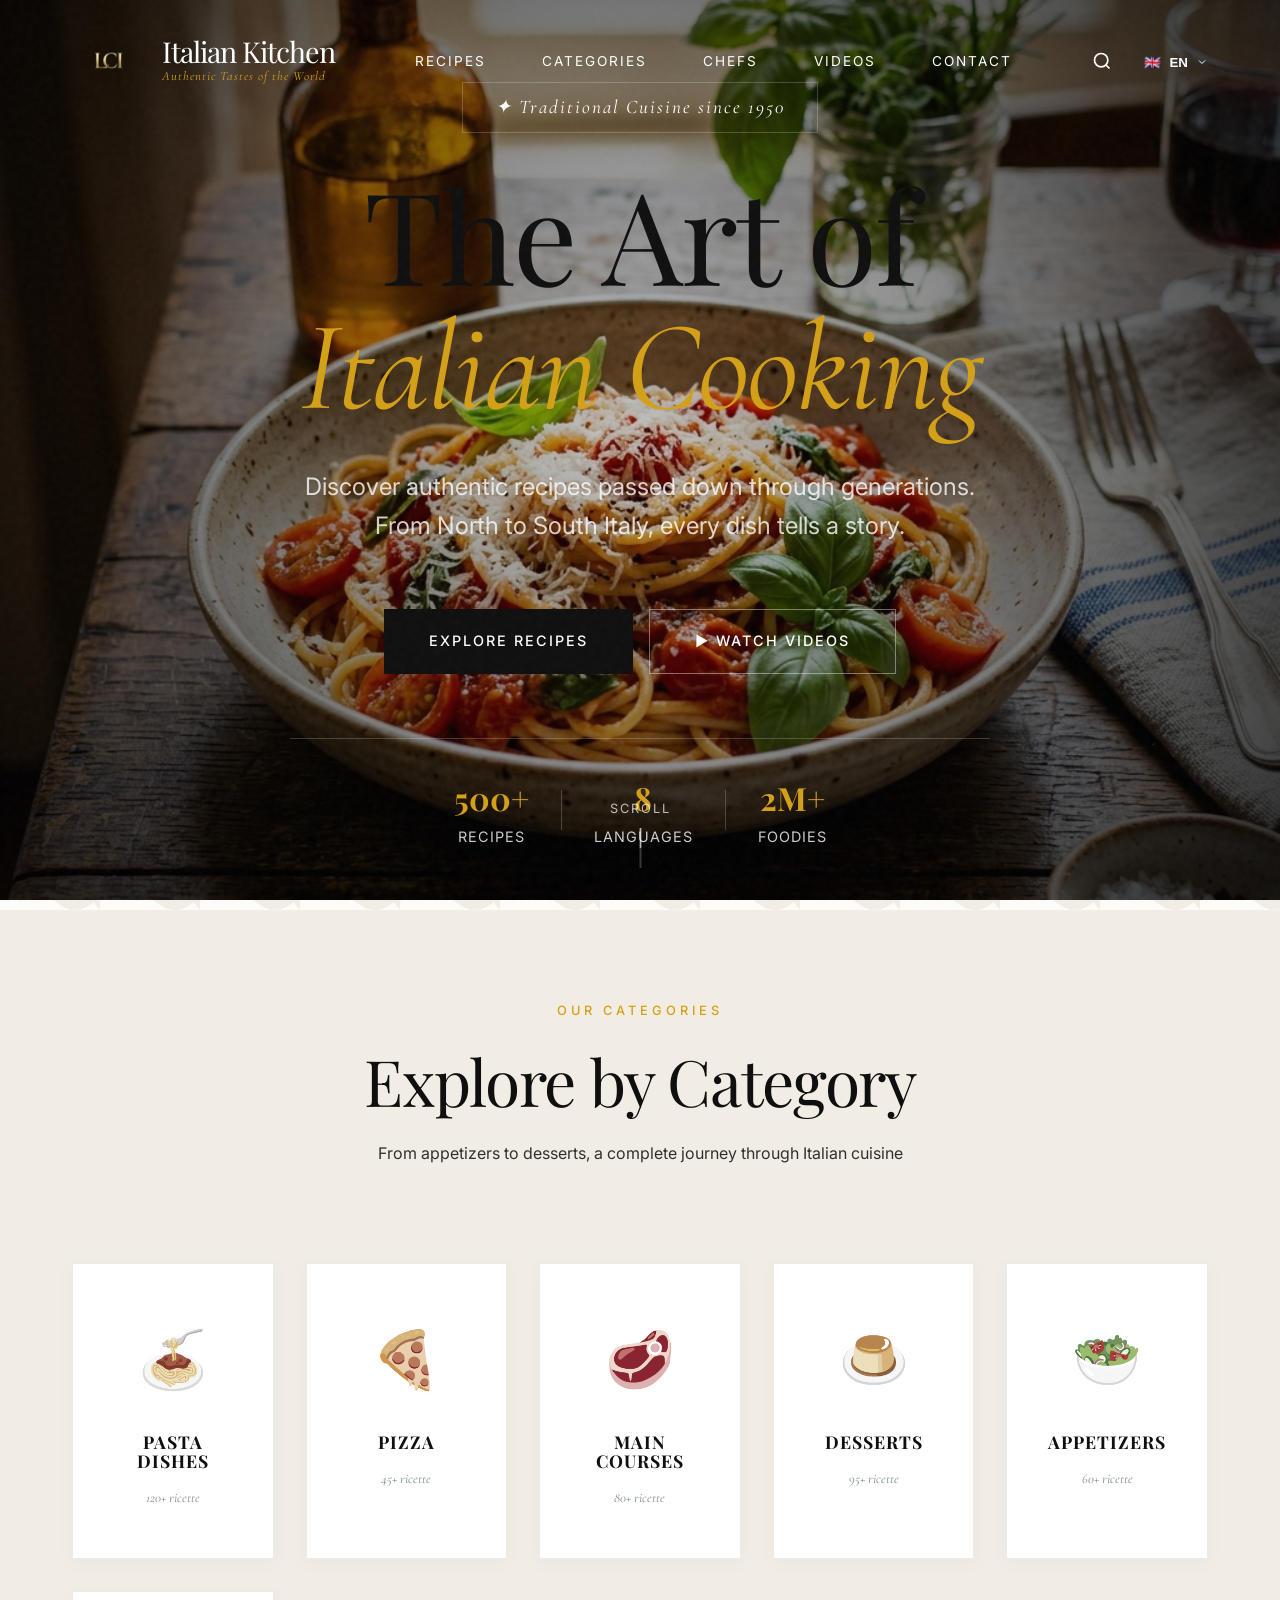
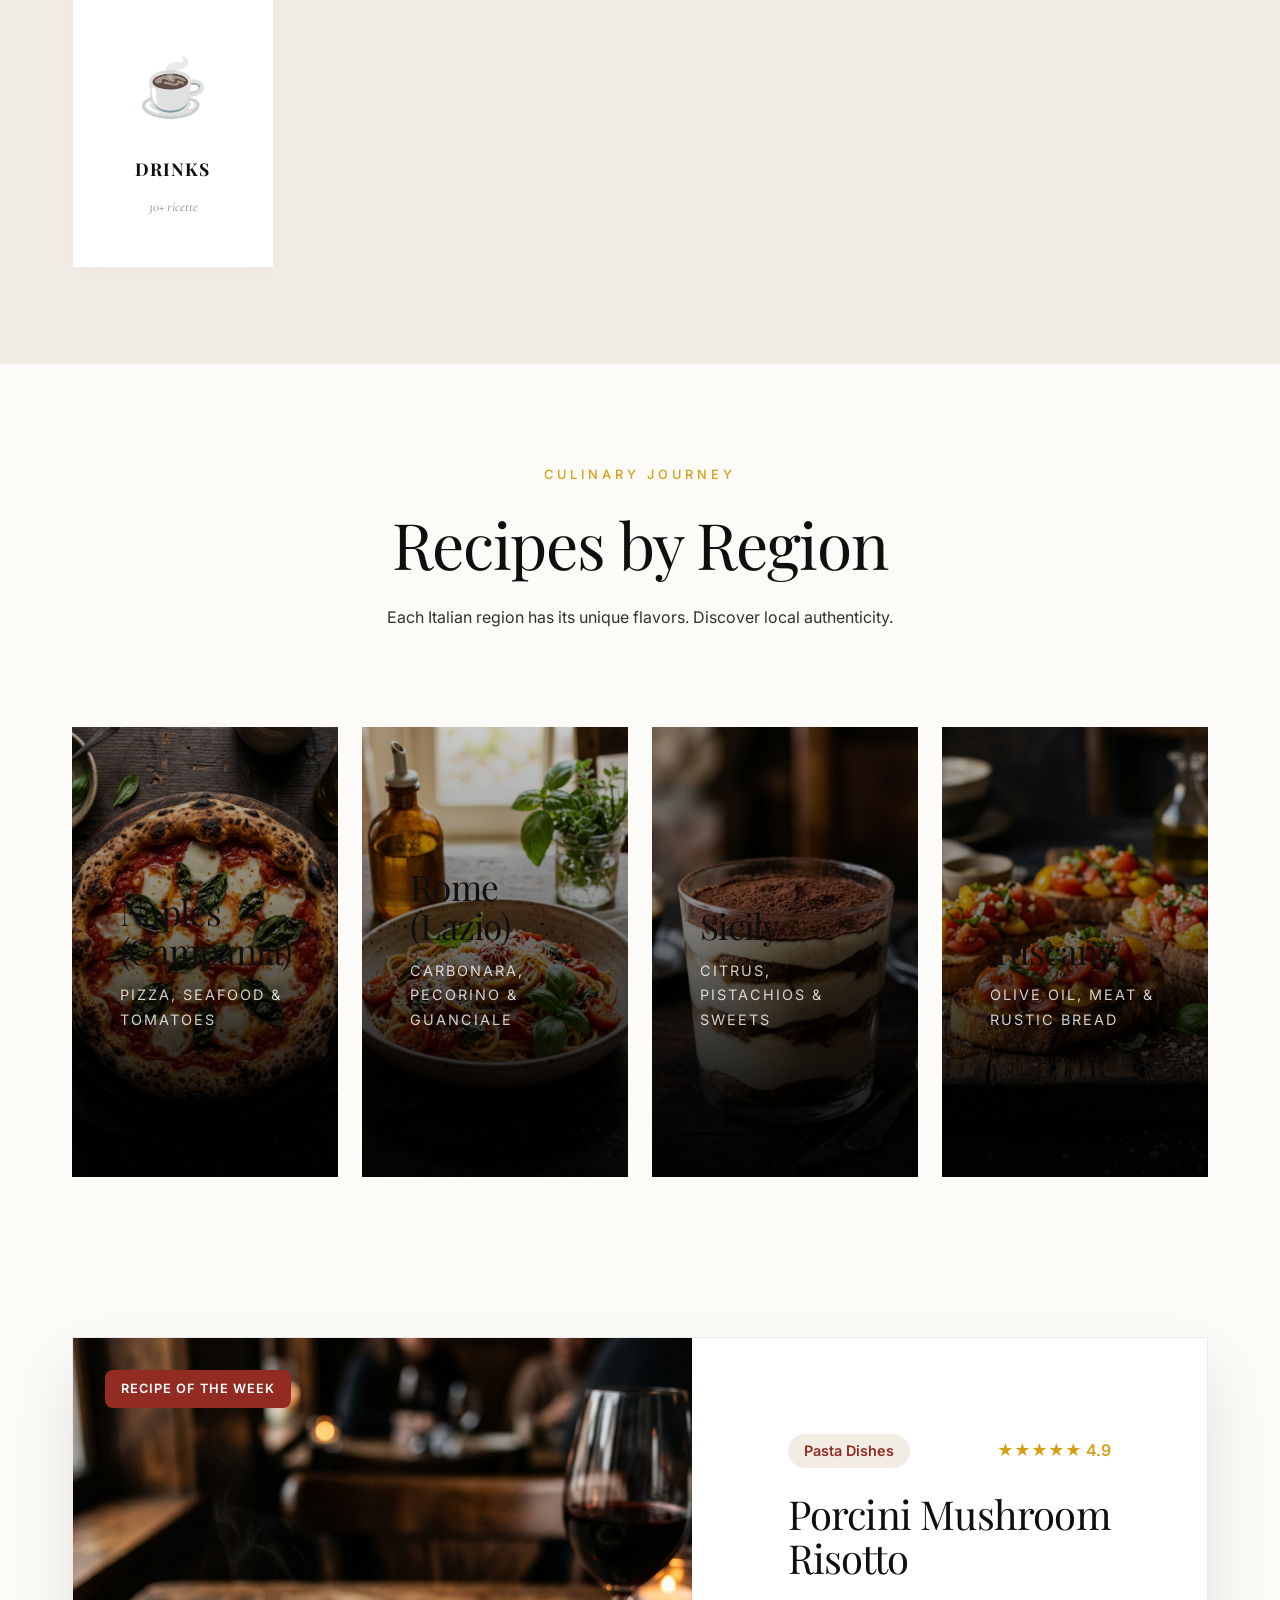
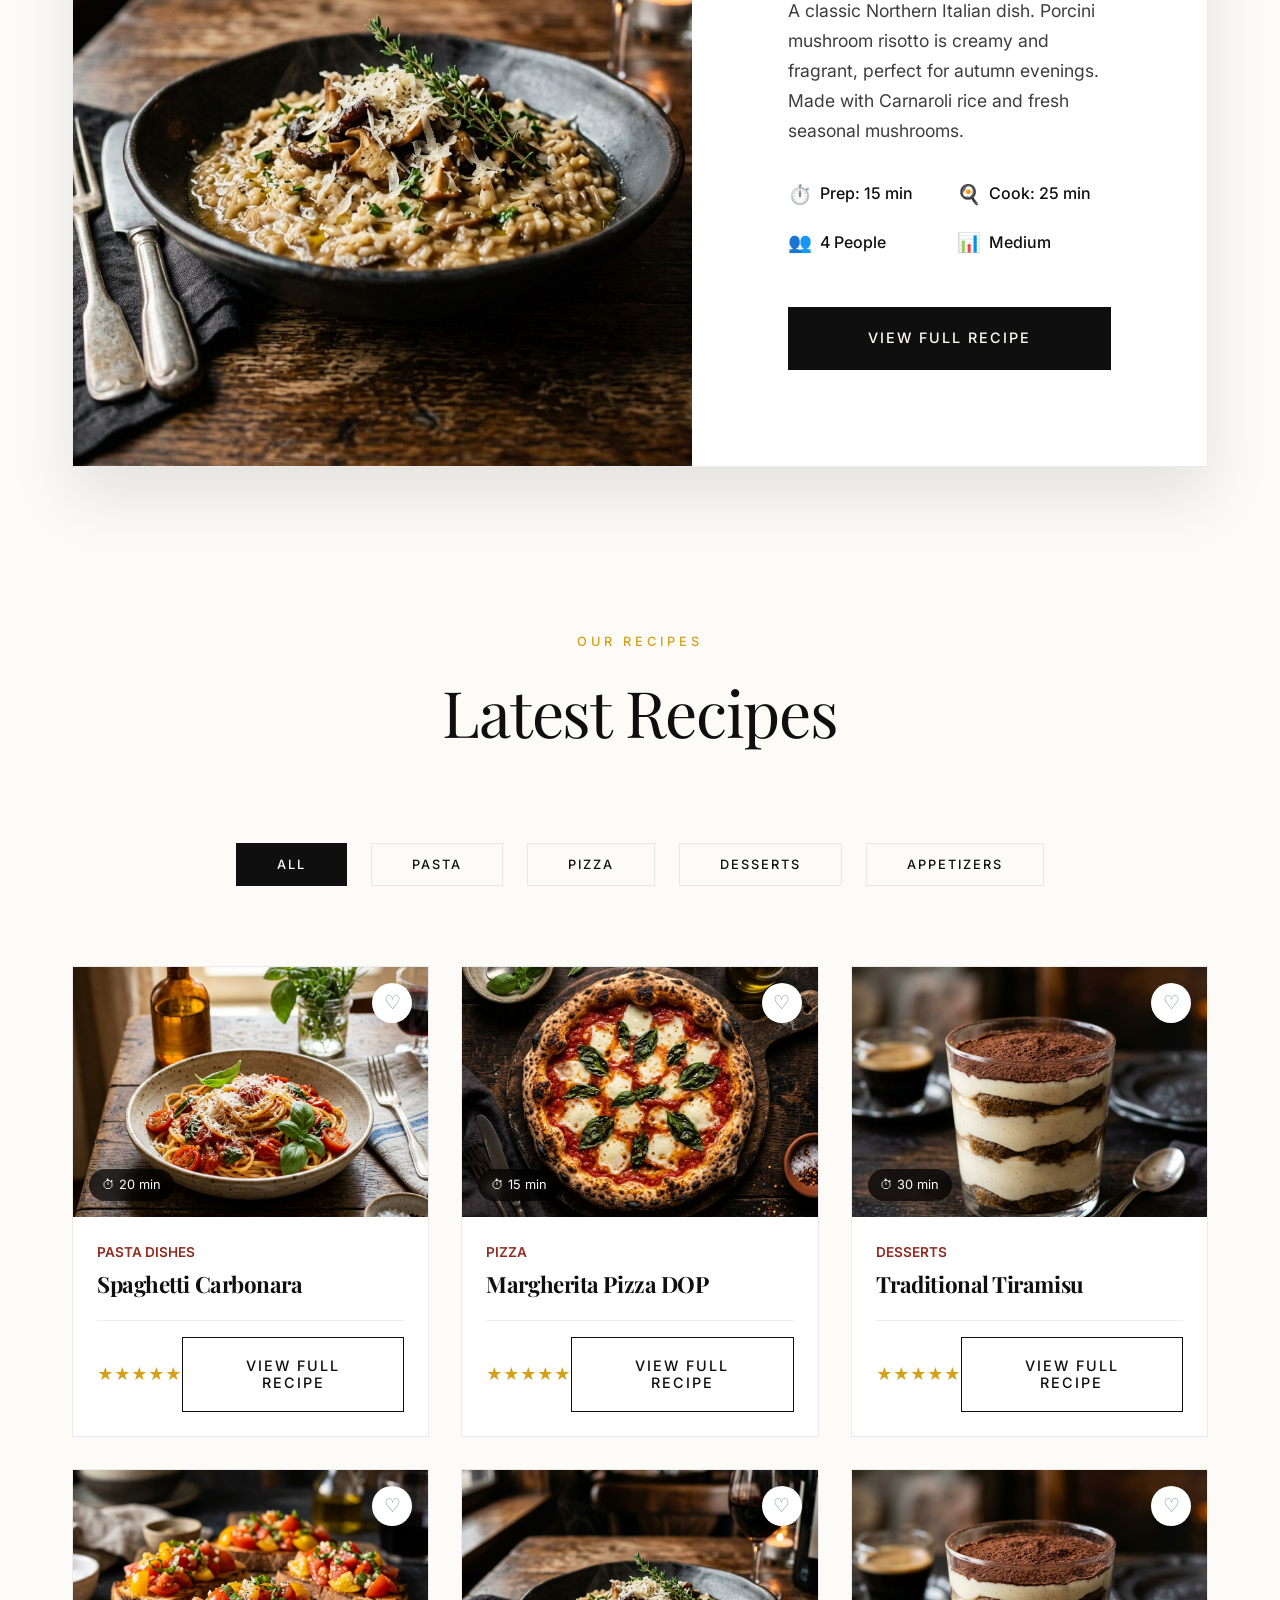
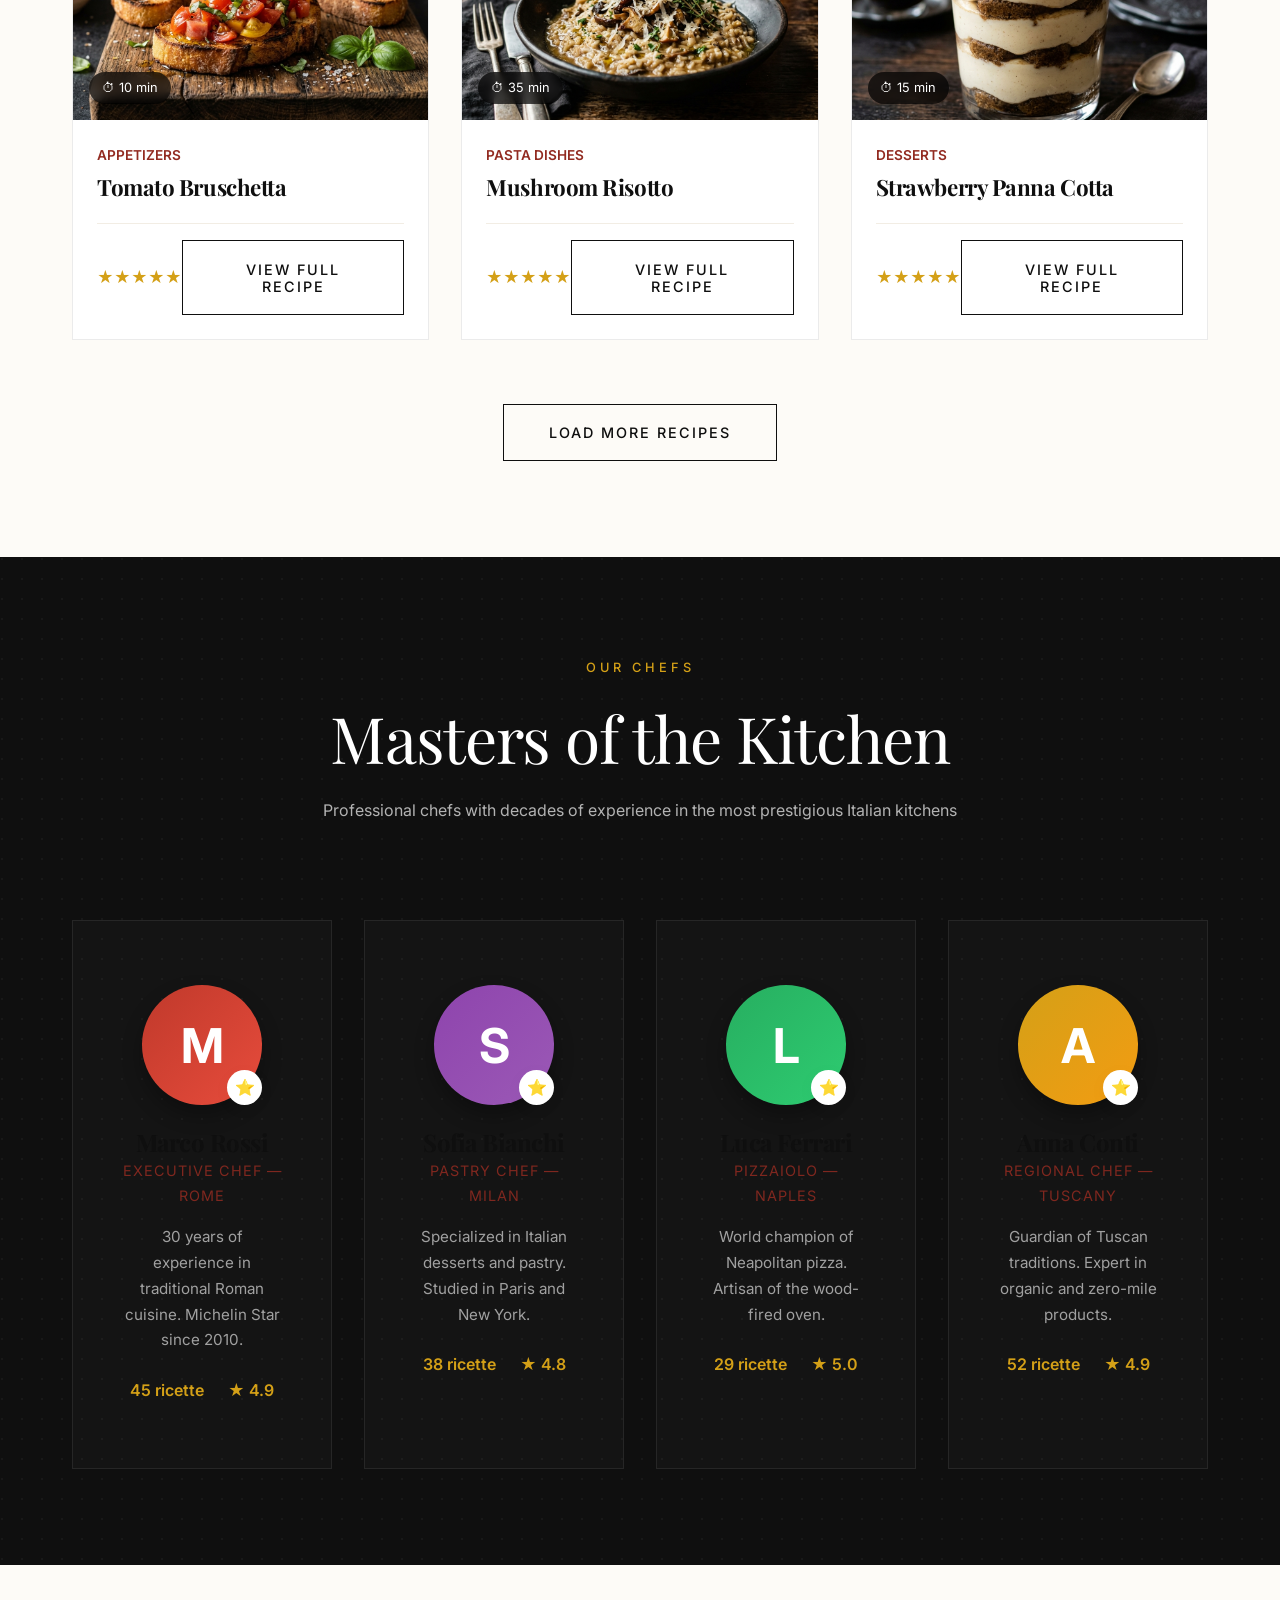
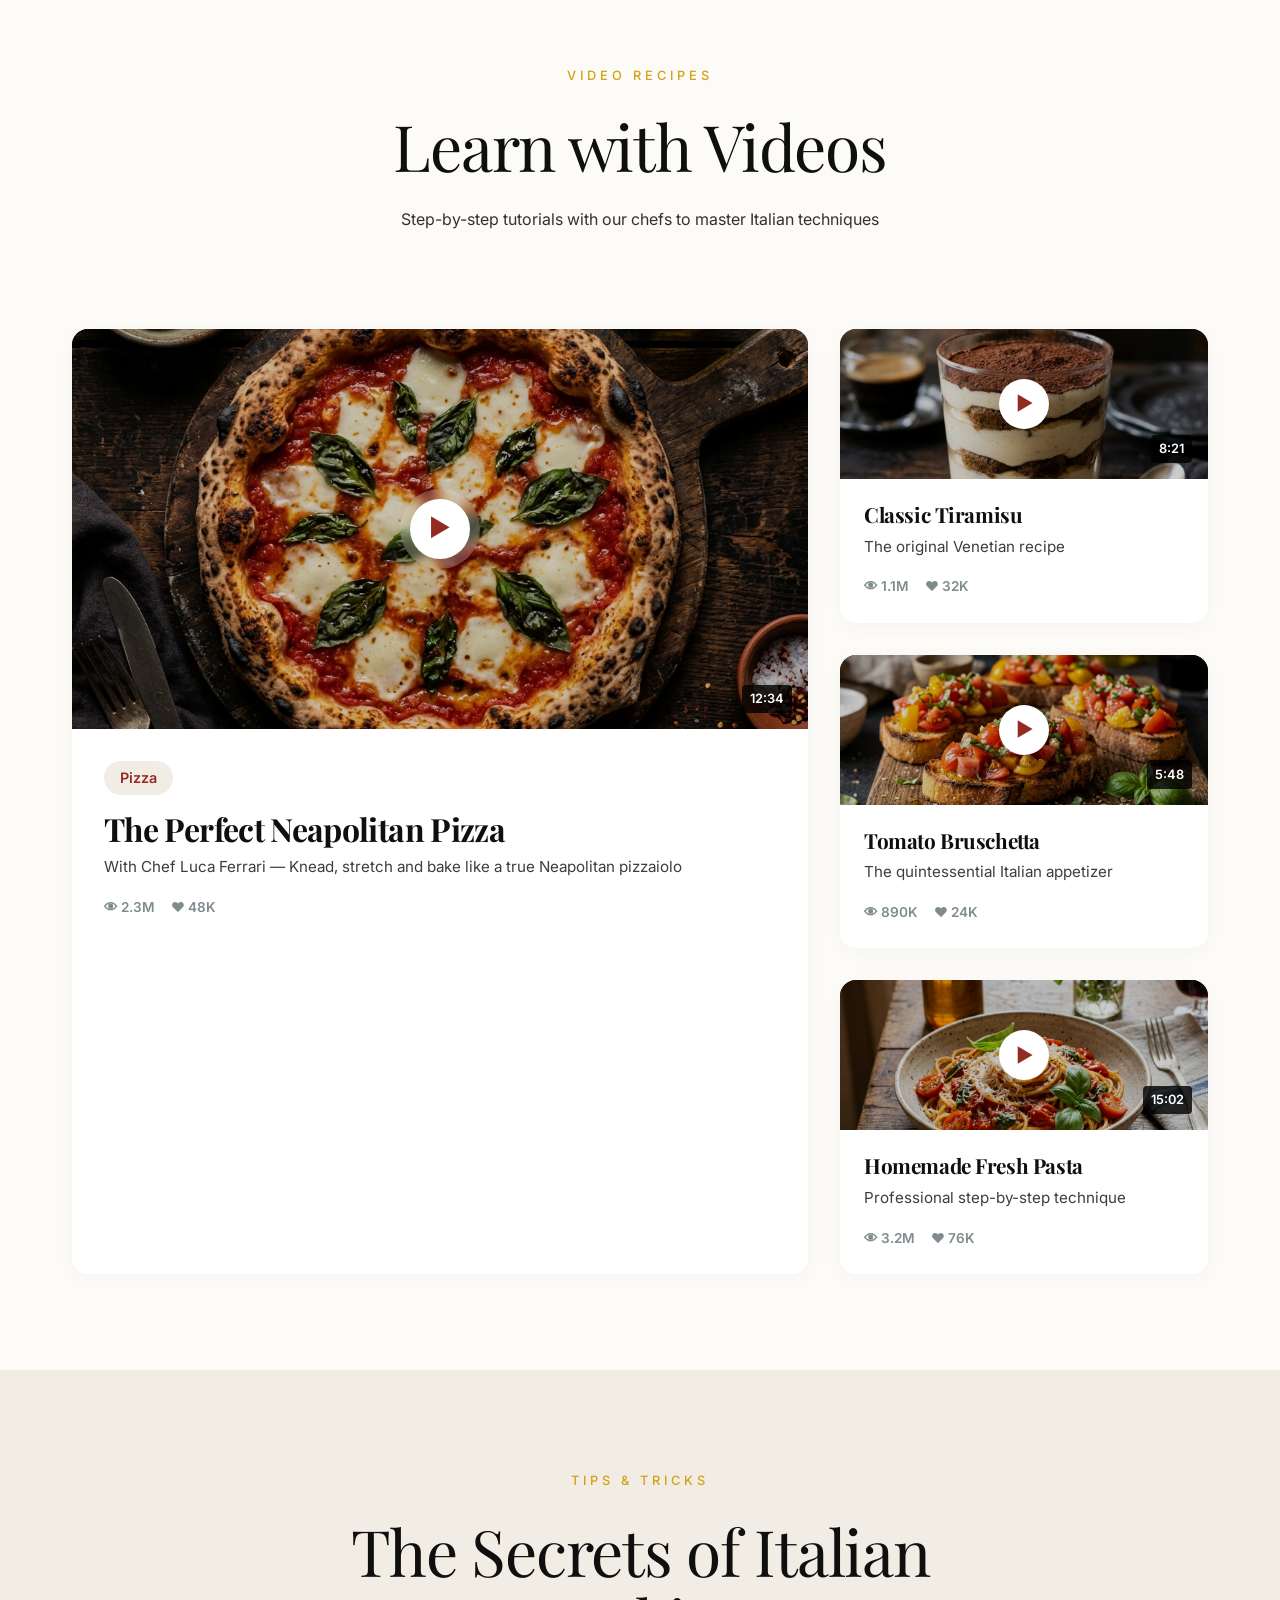
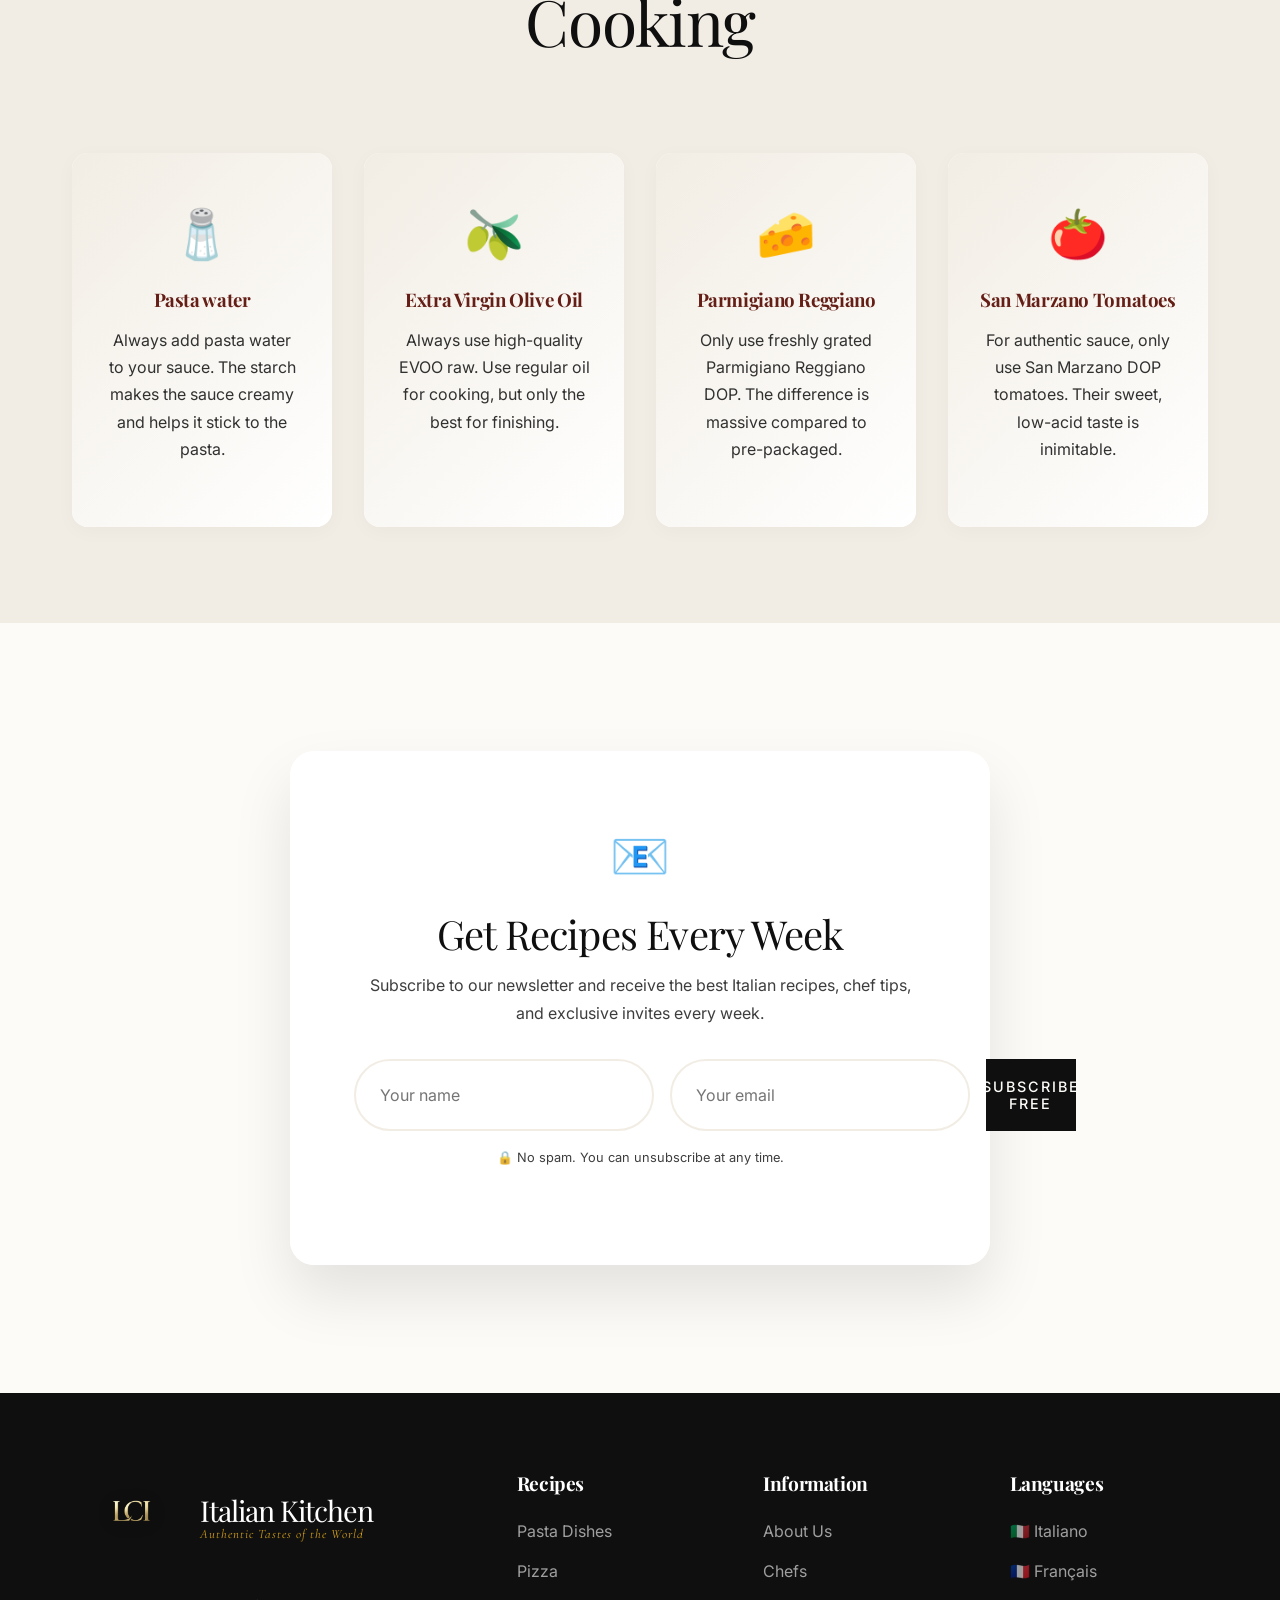
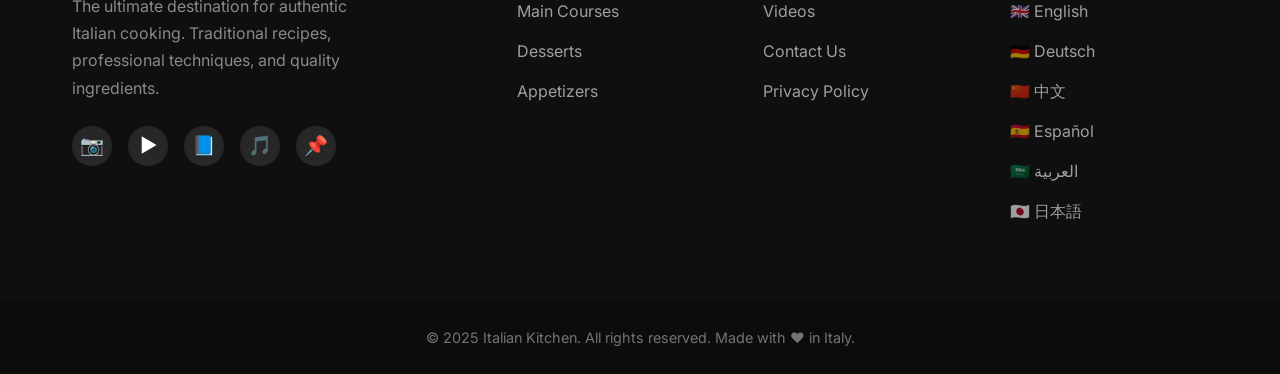
==== commit 83eb080d: "Final Luxury Brand Update & Video Fixes Implemented new LCI Gold logo, fixed broken YouTube videos, " ====
--- a/index.html
+++ b/index.html
@@ -3,23 +3,25 @@
 <head>
 <meta charset="UTF-8"/>
 <meta name="viewport" content="width=device-width, initial-scale=1.0"/>
-<title>La Cucina Italiana — Ricette Autentiche dal Mondo</title>
+<title>La Cucina Italiana | Authentic Italian Recipes & Culinary Experience</title>
 <meta name="description" content="Scopri le migliori ricette italiane autentiche. Pizza, pasta, risotto, tiramisù e molto altro. Disponibile in 8 lingue."/>
 <meta name="keywords" content="ricette italiane, pasta, pizza, cibo italiano, italian food, recipes"/>
 <meta name="author" content="La Cucina Italiana"/>
+<link rel="canonical" href="https://la-cucina-italiana.vercel.app/"/>
+<link rel="icon" type="image/png" href="images/logo.png">
 
 <!-- Open Graph / Facebook -->
 <meta property="og:type" content="website"/>
-<meta property="og:url" content="https://www.lacucinaitaliana-demo.com/"/>
+<meta property="og:url" content="https://la-cucina-italiana.vercel.app/"/>
 <meta property="og:title" content="La Cucina Italiana — Ricette Autentiche dal Mondo"/>
 <meta property="og:description" content="Scopri le migliori ricette italiane autentiche tramandate di generazione in generazione."/>
-<meta property="og:image" content="https://www.lacucinaitaliana-demo.com/images/hero_pasta.png"/>
+<meta property="og:image" content="https://la-cucina-italiana.vercel.app/images/hero_pasta.png"/>
 
 <!-- Twitter -->
 <meta property="twitter:card" content="summary_large_image"/>
 <meta property="twitter:title" content="La Cucina Italiana"/>
 <meta property="twitter:description" content="Scopri le migliori ricette italiane autentiche."/>
-<meta property="twitter:image" content="https://www.lacucinaitaliana-demo.com/images/hero_pasta.png"/>
+<meta property="twitter:image" content="https://la-cucina-italiana.vercel.app/images/hero_pasta.png"/>
 
 <!-- Schema.org JSON-LD for Website SEO -->
 <script type="application/ld+json">
@@ -27,10 +29,10 @@
   "@context": "https://schema.org",
   "@type": "WebSite",
   "name": "La Cucina Italiana",
-  "url": "https://www.lacucinaitaliana-demo.com/",
+  "url": "https://la-cucina-italiana.vercel.app/",
   "potentialAction": {
     "@type": "SearchAction",
-    "target": "https://www.lacucinaitaliana-demo.com/?s={search_term_string}",
+    "target": "https://la-cucina-italiana.vercel.app/?s={search_term_string}",
     "query-input": "required name=search_term_string"
   }
 }
@@ -38,7 +40,7 @@
 
 <link rel="preconnect" href="https://fonts.googleapis.com"/>
 <link rel="preconnect" href="https://fonts.gstatic.com" crossorigin/>
-<link href="https://fonts.googleapis.com/css2?family=Playfair+Display:ital,wght@0,400;0,600;0,700;0,900;1,400;1,700&family=Inter:wght@300;400;500;600;700&family=Cormorant+Garamond:ital,wght@0,300;0,400;0,600;1,300;1,400&display=swap" rel="stylesheet"/>
+<link href="https://fonts.googleapis.com/css2?family=Playfair+Display:ital,wght@0,400;0,600;0,700;0,900;1,400;1,700&family=Inter:wght@300;400;500;600;700&family=Cormorant+Garamond:ital,wght@0,300;0,400;0,600;1,300;1,400&family=Tajawal:wght@400;500;700&family=Cairo:wght@400;600;700&display=swap" rel="stylesheet"/>
 <link rel="stylesheet" href="style.css"/>
 </head>
 <body>
@@ -47,7 +49,7 @@
 <header class="header" id="header">
   <div class="header-inner">
     <a href="#" class="logo">
-      <span class="logo-icon">🍝</span>
+      <img src="images/logo.png" alt="La Cucina Italiana Logo" class="logo-img">
       <div class="logo-text">
         <span class="logo-main" data-i18n="site_name">La Cucina Italiana</span>
         <span class="logo-sub" data-i18n="site_tagline">Sapori Autentici del Mondo</span>
@@ -98,7 +100,7 @@
 <!-- HERO -->
 <section class="hero" id="home">
   <div class="hero-bg">
-    <img src="images/hero_pasta.png" alt="Italian authentic pasta dishes" class="hero-img" id="heroImg" fetchpriority="high"/>
+    <img src="images/hero_pasta.png" alt="Authentic Italian Pasta dishes in Rome" class="hero-img" id="heroImg" fetchpriority="high"/>
     <div class="hero-overlay"></div>
   </div>
   <div class="hero-content">
@@ -106,8 +108,8 @@
     <h1 class="hero-title" data-i18n="hero_title">L'Arte della<br/><em>Cucina Italiana</em></h1>
     <p class="hero-desc" data-i18n="hero_desc">Scopri ricette autentiche tramandate di generazione in generazione. Dal Nord al Sud dell'Italia, ogni piatto racconta una storia.</p>
     <div class="hero-btns">
-      <a href="#ricette" class="btn btn-primary" data-i18n="hero_btn1">Esplora Ricette</a>
-      <a href="#video" class="btn btn-ghost" data-i18n="hero_btn2">▶ Guarda i Video</a>
+      <a href="#ricette" class="btn btn-primary"><span data-i18n="hero_btn1">Esplora Ricette</span></a>
+      <a href="#video" class="btn btn-ghost"><span data-i18n="hero_btn2">▶ Guarda i Video</span></a>
     </div>
     <div class="hero-stats">
       <div class="stat"><span class="stat-num">500+</span><span class="stat-label" data-i18n="stat_recipes">Ricette</span></div>
@@ -216,7 +218,7 @@
   <div class="container">
     <div class="featured-card">
       <div class="featured-img-wrap">
-        <img src="images/risotto.png" alt="Risotto ai Funghi Porcini" class="featured-img" loading="lazy"/>
+        <img src="images/risotto.png" alt="Authentic Italian Risotto ai Funghi Porcini" class="featured-img" loading="lazy"/>
         <div class="featured-badge-img" data-i18n="feat_badge">Ricetta della Settimana</div>
       </div>
       <div class="featured-content">
@@ -232,7 +234,7 @@
           <div class="info-item"><span class="info-icon">👥</span><span data-i18n="servings">4 Persone</span></div>
           <div class="info-item"><span class="info-icon">📊</span><span data-i18n="difficulty">Medio</span></div>
         </div>
-        <a href="#" class="btn btn-primary" data-i18n="view_recipe">Vedi Ricetta Completa</a>
+        <a href="#" class="btn btn-primary"><span data-i18n="view_recipe">Vedi Ricetta Completa</span></a>
       </div>
     </div>
   </div>
@@ -256,7 +258,7 @@
       <!-- Recipe cards injected by JS -->
     </div>
     <div class="load-more-wrap">
-      <button class="btn btn-outline" data-i18n="load_more">Carica Altre Ricette</button>
+      <button class="btn btn-outline"><span data-i18n="load_more">Carica Altre Ricette</span></button>
     </div>
   </div>
 </section>
@@ -333,7 +335,7 @@
     <div class="videos-grid">
       <div class="video-card featured-video">
         <div class="video-thumb">
-          <img src="images/pizza.png" alt="Traditional Neapolitan Pizza" loading="lazy"/>
+          <img src="images/pizza.png" alt="Authentic Neapolitan Pizza tutorial" loading="lazy"/>
           <div class="play-btn" onclick="this.closest('.video-thumb').innerHTML='<iframe width=\'100%\' height=\'100%\' src=\'https://www.youtube.com/embed/G-jPoROGHGE?autoplay=1\' frameborder=\'0\' allowfullscreen></iframe>'">
             <div class="play-circle"><span>▶</span></div>
           </div>
@@ -348,8 +350,8 @@
       </div>
       <div class="video-card">
         <div class="video-thumb small">
-          <img src="images/tiramisu.png" alt="Authentic Tiramisù Dessert" loading="lazy"/>
-          <div class="play-btn small" onclick="this.closest('.video-thumb').innerHTML='<iframe width=\'100%\' height=\'100%\' src=\'https://www.youtube.com/embed/5D10y7u506c?autoplay=1\' frameborder=\'0\' allowfullscreen></iframe>'">▶</div>
+          <img src="images/tiramisu.png" alt="Classic Venetian Tiramisù Dessert" loading="lazy"/>
+          <div class="play-btn small" onclick="this.closest('.video-thumb').innerHTML='<iframe width=\'100%\' height=\'100%\' src=\'https://www.youtube.com/embed/rK4iR5-wJqY?autoplay=1\' frameborder=\'0\' allowfullscreen></iframe>'">▶</div>
           <div class="video-duration">8:21</div>
         </div>
         <div class="video-info">
@@ -360,8 +362,8 @@
       </div>
       <div class="video-card">
         <div class="video-thumb small">
-          <img src="images/bruschetta.png" alt="Classic Tomato Bruschetta" loading="lazy"/>
-          <div class="play-btn small" onclick="this.closest('.video-thumb').innerHTML='<iframe width=\'100%\' height=\'100%\' src=\'https://www.youtube.com/embed/v9i3I9B2TfE?autoplay=1\' frameborder=\'0\' allowfullscreen></iframe>'">▶</div>
+          <img src="images/bruschetta.png" alt="Classic Italian Tomato Bruschetta" loading="lazy"/>
+          <div class="play-btn small" onclick="this.closest('.video-thumb').innerHTML='<iframe width=\'100%\' height=\'100%\' src=\'https://www.youtube.com/embed/1u5q0kP8y6I?autoplay=1\' frameborder=\'0\' allowfullscreen></iframe>'">▶</div>
           <div class="video-duration">5:48</div>
         </div>
         <div class="video-info">
@@ -372,8 +374,8 @@
       </div>
       <div class="video-card">
         <div class="video-thumb small">
-          <img src="images/hero_pasta.png" alt="Pasta"/>
-          <div class="play-btn small" onclick="this.closest('.video-thumb').innerHTML='<iframe width=\'100%\' height=\'100%\' src=\'https://www.youtube.com/embed/qO1lM9E-o9E?autoplay=1\' frameborder=\'0\' allowfullscreen></iframe>'">▶</div>
+          <img src="images/hero_pasta.png" alt="Handmade fresh Italian pasta technique" loading="lazy"/>
+          <div class="play-btn small" onclick="this.closest('.video-thumb').innerHTML='<iframe width=\'100%\' height=\'100%\' src=\'https://www.youtube.com/embed/v09p1G7tJm8?autoplay=1\' frameborder=\'0\' allowfullscreen></iframe>'">▶</div>
           <div class="video-duration">15:02</div>
         </div>
         <div class="video-info">
@@ -429,7 +431,7 @@
       <form class="newsletter-form" id="newsletterForm" onsubmit="handleNewsletter(event)">
         <input type="text" class="nl-input" placeholder="Il tuo nome" data-i18n-placeholder="nl_name" id="nlName"/>
         <input type="email" class="nl-input" placeholder="La tua email" data-i18n-placeholder="nl_email" id="nlEmail" required/>
-        <button type="submit" class="btn btn-primary" data-i18n="nl_btn">Iscriviti Gratis</button>
+        <button type="submit" class="btn btn-primary"><span data-i18n="nl_btn">Iscriviti Gratis</span></button>
       </form>
       <p class="nl-privacy" data-i18n="nl_privacy">🔒 Nessuno spam. Puoi disiscriverti in qualsiasi momento.</p>
       <div id="nlSuccess" class="nl-success" style="display:none" data-i18n="nl_success">🎉 Grazie! Sei iscritto con successo.</div>
@@ -452,7 +454,7 @@
       <div class="footer-grid">
         <div class="footer-brand">
           <div class="logo">
-            <span class="logo-icon">🍝</span>
+            <img src="images/logo.png" alt="La Cucina Italiana Logo" class="logo-img footer-logo">
             <div class="logo-text">
               <span class="logo-main" data-i18n="site_name">La Cucina Italiana</span>
               <span class="logo-sub" data-i18n="site_tagline">Sapori Autentici del Mondo</span>
--- a/style.css
+++ b/style.css
@@ -1,27 +1,33 @@
 :root {
-  /* Colors - Italian Vintage Theme */
-  --primary: #c0392b;      /* Rosso */
-  --primary-dark: #922b21;
-  --secondary: #27ae60;    /* Verde */
-  --accent: #f39c12;       /* Oro */
-  --dark: #1a1a1a;
-  --dark-light: #2c3e50;
-  --light: #fdfbf7;        /* Panna */
-  --light-gray: #f5f0e6;
-  --gray: #95a5a6;
+  /* Colors - Cinematic Italian Luxury */
+  --primary: #922b21;      /* Deep Terracotta */
+  --primary-dark: #641e16;
+  --secondary: #1d8348;    /* Deep Forest Green */
+  --accent: #d4a017;       /* Champagne Gold */
+  --dark: #0f0f0f;         /* Deep Rich Black */
+  --dark-light: #1c1c1c;
+  --light: #fdfbf7;        /* Soft Cream / Panna */
+  --light-gray: #f2ede4;   /* Vintage Paper */
+  --gray: #7f8c8d;
+  --border: rgba(0,0,0,0.08);
   
-  /* Typography */
+  /* Typography Scale - Editorial */
   --font-heading: 'Playfair Display', serif;
   --font-body: 'Inter', sans-serif;
   --font-accent: 'Cormorant Garamond', serif;
   
-  /* Transitions */
-  --transition: all 0.3s cubic-bezier(0.25, 0.8, 0.25, 1);
+  /* Spacing System */
+  --space-unit: 1rem;
+  --section-padding: 8rem;
   
-  /* Shadows */
-  --shadow-sm: 0 2px 8px rgba(0,0,0,0.05);
-  --shadow-md: 0 8px 24px rgba(0,0,0,0.08);
-  --shadow-lg: 0 20px 40px rgba(0,0,0,0.12);
+  /* Transitions - Cinematic */
+  --transition-smooth: all 0.6s cubic-bezier(0.23, 1, 0.32, 1);
+  --transition-fast: all 0.3s ease;
+  
+  /* Shadows - Subtle Luxury */
+  --shadow-sm: 0 4px 20px rgba(0,0,0,0.03);
+  --shadow-md: 0 10px 40px rgba(0,0,0,0.06);
+  --shadow-lg: 0 30px 60px rgba(0,0,0,0.1);
 }
 
 [dir="rtl"] {
@@ -45,25 +51,39 @@
   font-family: var(--font-body);
   color: var(--dark);
   background-color: var(--light);
-  line-height: 1.6;
+  line-height: 1.7;
   overflow-x: hidden;
+  -webkit-font-smoothing: antialiased;
+  -moz-osx-font-smoothing: grayscale;
+}
+
+body::before {
+  content: "";
+  position: fixed;
+  top: 0; left: 0; width: 100%; height: 100%;
+  background-image: url('data:image/svg+xml;utf8,<svg viewBox="0 0 200 200" xmlns="http://www.w3.org/2000/svg"><filter id="n"><feTurbulence type="fractalNoise" baseFrequency="0.65" numOctaves="3" stitchTiles="stitch"/></filter><rect width="100%" height="100%" filter="url(%23n)" opacity="0.03"/></svg>');
+  pointer-events: none;
+  z-index: 9999;
 }
 
 /* ================== TYPOGRAPHY ================== */
 h1, h2, h3, h4, h5, h6 {
   font-family: var(--font-heading);
   font-weight: 700;
-  line-height: 1.2;
+  line-height: 1.1;
   color: var(--dark);
+  letter-spacing: -0.02em;
 }
 
 h2 {
-  font-size: clamp(2rem, 4vw, 3rem);
-  margin-bottom: 1rem;
+  font-size: clamp(2.5rem, 5vw, 4rem);
+  margin-bottom: 1.5rem;
+  font-weight: 400;
 }
 
 p {
-  margin-bottom: 1rem;
+  margin-bottom: 1.5rem;
+  opacity: 0.85;
 }
 
 a {
@@ -87,55 +107,66 @@
   display: inline-flex;
   align-items: center;
   justify-content: center;
-  padding: 1rem 2rem;
-  border-radius: 50px;
+  padding: 1.2rem 2.8rem;
+  border-radius: 0; /* Minimal editorial look */
   font-family: var(--font-body);
-  font-weight: 600;
-  font-size: 1rem;
+  font-weight: 500;
+  font-size: 0.9rem;
   cursor: pointer;
-  transition: var(--transition);
+  transition: var(--transition-smooth);
   text-transform: uppercase;
-  letter-spacing: 1px;
+  letter-spacing: 2px;
   border: none;
   outline: none;
-}
-
-.btn:hover {
-  transform: translateY(-3px) scale(1.05);
-  box-shadow: 0 10px 25px rgba(0,0,0,0.15);
+  position: relative;
+  overflow: hidden;
 }
 
 .btn-primary {
-  background-color: var(--primary);
-  color: white;
-  box-shadow: 0 4px 15px rgba(192, 57, 43, 0.3);
-}
-
-.btn-primary:hover {
-  background-color: var(--primary-dark);
+  background-color: var(--dark);
+  color: var(--light);
+}
+
+.btn-primary::after {
+  content: '';
+  position: absolute;
+  top: 0; left: -100%;
+  width: 100%; height: 100%;
+  background: var(--primary);
+  transition: var(--transition-smooth);
+  z-index: 1;
+}
+
+.btn-primary:hover::after {
+  left: 0;
+}
+
+.btn-primary span {
+  position: relative;
+  z-index: 2;
 }
 
 .btn-outline {
   background-color: transparent;
-  color: var(--primary);
-  border: 2px solid var(--primary);
+  color: var(--dark);
+  border: 1px solid var(--dark);
 }
 
 .btn-outline:hover {
-  background-color: var(--primary);
-  color: white;
+  background-color: var(--dark);
+  color: var(--light);
 }
 
 .btn-ghost {
-  background-color: rgba(255, 255, 255, 0.1);
-  color: white;
-  backdrop-filter: blur(5px);
-  border: 1px solid rgba(255,255,255,0.2);
+  background-color: transparent;
+  color: white;
+  border: 1px solid rgba(255,255,255,0.4);
 }
 
 .btn-ghost:hover {
   background-color: white;
   color: var(--dark);
+  border-color: white;
 }
 
 /* ================== HEADER ================== */
@@ -145,21 +176,20 @@
   left: 0;
   width: 100%;
   z-index: 1000;
-  padding: 1.5rem 0;
-  transition: var(--transition);
+  padding: 2rem 0;
+  transition: var(--transition-smooth);
 }
 
 .header.scrolled {
-  background-color: rgba(253, 251, 247, 0.95);
-  backdrop-filter: blur(10px);
-  padding: 1rem 0;
+  background-color: rgba(253, 251, 247, 0.98);
+  padding: 1.2rem 0;
   box-shadow: var(--shadow-sm);
 }
 
 .header-inner {
-  max-width: 1400px;
+  max-width: 1600px;
   margin: 0 auto;
-  padding: 0 2rem;
+  padding: 0 4rem;
   display: flex;
   justify-content: space-between;
   align-items: center;
@@ -172,8 +202,27 @@
   z-index: 1001;
 }
 
-.logo-icon {
-  font-size: 2rem;
+.logo-img {
+  height: 60px;
+  width: auto;
+  transition: var(--transition-smooth);
+  filter: drop-shadow(0 2px 10px rgba(0,0,0,0.1));
+}
+
+.logo:hover .logo-img {
+  transform: translateY(-2px);
+  filter: drop-shadow(0 10px 20px rgba(191, 149, 63, 0.3));
+}
+
+.footer-logo {
+  height: 80px;
+  margin-bottom: 1rem;
+}
+
+@media (max-width: 768px) {
+  .logo-img {
+    height: 45px;
+  }
 }
 
 .logo-text {
@@ -183,17 +232,19 @@
 
 .logo-main {
   font-family: var(--font-heading);
-  font-size: 1.5rem;
-  font-weight: 900;
+  font-size: 1.8rem;
+  font-weight: 400; /* Editorial weight */
   color: var(--dark);
   line-height: 1;
+  letter-spacing: -1px;
 }
 
 .logo-sub {
   font-family: var(--font-accent);
-  font-size: 0.9rem;
+  font-size: 0.8rem;
   font-style: italic;
-  color: var(--primary);
+  color: var(--accent);
+  letter-spacing: 1px;
 }
 
 .header:not(.scrolled) .logo-main {
@@ -202,14 +253,16 @@
 
 .nav {
   display: flex;
-  gap: 2rem;
+  gap: 3.5rem;
 }
 
 .nav-link {
   font-family: var(--font-body);
-  font-weight: 500;
-  font-size: 1rem;
+  font-weight: 400;
+  font-size: 0.85rem;
   color: var(--dark);
+  text-transform: uppercase;
+  letter-spacing: 2px;
   position: relative;
 }
 
@@ -220,16 +273,19 @@
 .nav-link::after {
   content: '';
   position: absolute;
-  bottom: -5px;
+  bottom: -8px;
   left: 0;
-  width: 0;
-  height: 2px;
-  background-color: var(--primary);
-  transition: var(--transition);
+  width: 100%;
+  height: 1px;
+  background-color: var(--accent);
+  transform: scaleX(0);
+  transform-origin: right;
+  transition: transform 0.6s cubic-bezier(0.19, 1, 0.22, 1);
 }
 
 .nav-link:hover::after {
-  width: 100%;
+  transform: scaleX(1);
+  transform-origin: left;
 }
 
 .header-actions {
@@ -443,49 +499,52 @@
   left: 0;
   width: 100%;
   height: 100%;
-  background: linear-gradient(to bottom, rgba(0,0,0,0.6) 0%, rgba(0,0,0,0.3) 50%, rgba(0,0,0,0.8) 100%);
+  background: radial-gradient(circle at center, rgba(0,0,0,0.2) 0%, rgba(0,0,0,0.8) 100%);
 }
 
 .hero-content {
   position: relative;
   z-index: 2;
   color: white;
-  max-width: 800px;
-  padding: 0 2rem;
-  margin-top: 5rem;
+  max-width: 1000px;
+  padding: 0 4rem;
+  margin-top: 2rem;
 }
 
 .hero-badge {
   display: inline-block;
-  padding: 0.5rem 1.5rem;
-  border: 1px solid rgba(255,255,255,0.3);
-  border-radius: 50px;
+  padding: 0.5rem 2rem;
+  border: 1px solid rgba(255,255,255,0.2);
   font-family: var(--font-accent);
   font-style: italic;
-  font-size: 1.1rem;
-  margin-bottom: 2rem;
-  backdrop-filter: blur(5px);
+  font-size: 1.2rem;
+  margin-bottom: 2.5rem;
+  letter-spacing: 2px;
 }
 
 .hero-title {
-  font-size: clamp(3rem, 8vw, 6rem);
+  font-size: clamp(3.5rem, 10vw, 8rem);
   font-weight: 400;
-  line-height: 1.1;
-  margin-bottom: 1.5rem;
-  text-shadow: 0 4px 20px rgba(0,0,0,0.5);
+  line-height: 0.95;
+  margin-bottom: 2.5rem;
+  letter-spacing: -2px;
 }
 
 .hero-title em {
   font-family: var(--font-accent);
   color: var(--accent);
-  font-weight: 600;
+  font-weight: 400;
+  font-style: italic;
 }
 
 .hero-desc {
-  font-size: clamp(1.1rem, 2vw, 1.3rem);
-  margin-bottom: 3rem;
-  opacity: 0.9;
-  text-shadow: 0 2px 10px rgba(0,0,0,0.5);
+  font-size: clamp(1.2rem, 2.5vw, 1.5rem);
+  margin-bottom: 4rem;
+  opacity: 0.8;
+  max-width: 700px;
+  margin-left: auto;
+  margin-right: auto;
+  line-height: 1.6;
 }
 
 .hero-btns {
@@ -577,8 +636,8 @@
 
 .section-header {
   text-align: center;
-  max-width: 600px;
-  margin: 0 auto 4rem;
+  max-width: 800px;
+  margin: 0 auto 6rem;
 }
 
 .section-header.light h2 {
@@ -591,12 +650,12 @@
 
 .section-badge {
   display: inline-block;
-  color: var(--primary);
-  font-weight: 600;
+  color: var(--accent);
+  font-weight: 500;
   text-transform: uppercase;
-  letter-spacing: 2px;
-  font-size: 0.9rem;
-  margin-bottom: 1rem;
+  letter-spacing: 4px;
+  font-size: 0.8rem;
+  margin-bottom: 1.5rem;
 }
 
 /* ================== CATEGORIES ================== */
@@ -624,39 +683,46 @@
 
 .cat-card {
   background: white;
-  border-radius: 20px;
-  padding: 2rem 1.5rem;
+  border-radius: 0;
+  padding: 3rem 2rem;
   text-align: center;
   box-shadow: var(--shadow-sm);
-  transition: var(--transition);
+  transition: var(--transition-smooth);
   cursor: pointer;
-  border: 1px solid transparent;
+  border: 1px solid var(--border);
 }
 
 .cat-card:hover {
-  transform: translateY(-10px) scale(1.02);
-  box-shadow: var(--shadow-md);
-  border-color: rgba(192, 57, 43, 0.2);
+  transform: translateY(-10px);
+  box-shadow: var(--shadow-lg);
+  border-color: var(--accent);
 }
 
 .cat-icon {
-  font-size: 3rem;
-  margin-bottom: 1rem;
-  transition: transform 0.3s cubic-bezier(0.175, 0.885, 0.32, 1.275);
+  font-size: 3.5rem;
+  margin-bottom: 1.5rem;
+  display: block;
+  filter: grayscale(0.5);
+  transition: var(--transition-smooth);
 }
 
 .cat-card:hover .cat-icon {
-  transform: scale(1.2) rotate(5deg);
+  filter: grayscale(0);
+  transform: scale(1.1);
 }
 
 .cat-card h3 {
-  font-size: 1.2rem;
-  margin-bottom: 0.5rem;
+  font-size: 1.1rem;
+  margin-bottom: 0.8rem;
+  text-transform: uppercase;
+  letter-spacing: 1px;
 }
 
 .cat-card span {
-  font-size: 0.9rem;
+  font-size: 0.85rem;
   color: var(--gray);
+  font-family: var(--font-accent);
+  font-style: italic;
 }
 
 /* ================== REGIONS ================== */
@@ -672,36 +738,30 @@
 
 .region-card {
   position: relative;
-  height: 350px;
-  border-radius: 20px;
+  height: 450px;
+  border-radius: 0;
   overflow: hidden;
   background-size: cover;
   background-position: center;
   display: flex;
   flex-direction: column;
   justify-content: flex-end;
-  padding: 2rem;
-  color: white;
-  transition: transform 0.4s ease, box-shadow 0.4s ease;
+  padding: 3rem;
+  color: white;
+  transition: var(--transition-smooth);
   cursor: pointer;
 }
 
 .region-card:hover {
-  transform: translateY(-10px);
   box-shadow: var(--shadow-lg);
 }
 
-.region-card::before {
+.region-card::after {
   content: '';
   position: absolute;
   top: 0; left: 0; width: 100%; height: 100%;
-  background: inherit;
-  transition: transform 0.5s ease;
-  z-index: 0;
-}
-
-.region-card:hover::before {
-  transform: scale(1.1);
+  background: linear-gradient(to top, rgba(0,0,0,0.8) 0%, transparent 60%);
+  z-index: 1;
 }
 
 .region-content {
@@ -710,17 +770,18 @@
 }
 
 .region-content h3 {
-  font-size: 2rem;
-  margin-bottom: 0.5rem;
+  font-size: 2.2rem;
+  margin-bottom: 0.8rem;
   font-family: var(--font-heading);
-  text-shadow: 0 2px 4px rgba(0,0,0,0.5);
+  font-weight: 400;
 }
 
 .region-content p {
-  font-size: 1rem;
-  opacity: 0.9;
-  margin-bottom: 1.5rem;
-  text-shadow: 0 1px 2px rgba(0,0,0,0.8);
+  font-size: 0.9rem;
+  text-transform: uppercase;
+  letter-spacing: 2px;
+  opacity: 0.8;
+  margin-bottom: 2rem;
 }
 
 .region-content .btn {
@@ -741,17 +802,18 @@
 
 .featured-card {
   display: grid;
-  grid-template-columns: 1fr 1fr;
+  grid-template-columns: 1.2fr 1fr;
   background: white;
-  border-radius: 24px;
+  border-radius: 0;
   overflow: hidden;
   box-shadow: var(--shadow-lg);
+  border: 1px solid var(--border);
 }
 
 .featured-img-wrap {
   position: relative;
   height: 100%;
-  min-height: 400px;
+  min-height: 500px;
 }
 
 .featured-img {
@@ -780,7 +842,7 @@
 }
 
 .featured-content {
-  padding: 4rem;
+  padding: 6rem;
   display: flex;
   flex-direction: column;
   justify-content: center;
@@ -841,30 +903,32 @@
   display: flex;
   justify-content: center;
   flex-wrap: wrap;
-  gap: 1rem;
-  margin-bottom: 3rem;
+  gap: 1.5rem;
+  margin-bottom: 5rem;
 }
 
 .filter-tab {
-  padding: 0.8rem 2rem;
-  border-radius: 50px;
-  border: 1px solid var(--gray);
+  padding: 0.8rem 2.5rem;
+  border-radius: 0;
+  border: 1px solid var(--border);
   background: transparent;
   color: var(--dark);
   font-family: var(--font-body);
-  font-weight: 600;
+  font-weight: 500;
+  font-size: 0.8rem;
+  text-transform: uppercase;
+  letter-spacing: 2px;
   cursor: pointer;
-  transition: var(--transition);
+  transition: var(--transition-smooth);
 }
 
 .filter-tab:hover {
-  border-color: var(--primary);
-  color: var(--primary);
+  border-color: var(--dark);
 }
 
 .filter-tab.active {
-  background: var(--primary);
-  border-color: var(--primary);
+  background: var(--dark);
+  border-color: var(--dark);
   color: white;
 }
 
@@ -876,17 +940,18 @@
 
 .recipe-card {
   background: white;
-  border-radius: 16px;
+  border-radius: 0;
   overflow: hidden;
-  box-shadow: var(--shadow-sm);
-  transition: var(--transition);
+  box-shadow: none;
+  border: 1px solid var(--border);
+  transition: var(--transition-smooth);
   cursor: pointer;
   position: relative;
 }
 
 .recipe-card:hover {
-  transform: translateY(-12px) scale(1.02);
   box-shadow: var(--shadow-lg);
+  border-color: var(--accent);
 }
 
 .recipe-img-wrap {
@@ -1009,19 +1074,17 @@
 }
 
 .chef-card {
+  background: rgba(255,255,255,0.02);
+  border: 1px solid rgba(255,255,255,0.08);
+  border-radius: 0;
+  padding: 4rem 3rem;
+  text-align: center;
+  transition: var(--transition-smooth);
+}
+
+.chef-card:hover {
   background: rgba(255,255,255,0.05);
-  border: 1px solid rgba(255,255,255,0.1);
-  border-radius: 20px;
-  padding: 2.5rem 2rem;
-  text-align: center;
-  backdrop-filter: blur(10px);
-  transition: var(--transition);
-}
-
-.chef-card:hover {
-  transform: translateY(-10px);
-  background: rgba(255,255,255,0.1);
-  border-color: var(--primary);
+  border-color: var(--accent);
 }
 
 .chef-avatar {
@@ -1509,35 +1572,25 @@
 /* Back to top */
 .back-to-top {
   position: fixed;
-  bottom: 2rem;
-  right: 2rem;
-  width: 50px;
-  height: 50px;
-  background: var(--primary);
+  bottom: 3rem;
+  right: 3rem;
+  width: 60px;
+  height: 60px;
+  background: var(--dark);
   color: white;
   border: none;
-  border-radius: 50%;
-  font-size: 1.5rem;
+  border-radius: 0;
+  font-size: 1.2rem;
   cursor: pointer;
   box-shadow: var(--shadow-md);
   opacity: 0;
   visibility: hidden;
-  transition: var(--transition);
+  transition: var(--transition-smooth);
   z-index: 999;
 }
 
-[dir="rtl"] .back-to-top {
-  right: auto;
-  left: 2rem;
-}
-
-.back-to-top.visible {
-  opacity: 1;
-  visibility: visible;
-}
-
 .back-to-top:hover {
-  background: var(--primary-dark);
+  background: var(--primary);
   transform: translateY(-5px);
 }
 
@@ -1606,7 +1659,11 @@
   width: 100%;
 }
 .recipe-breadcrumbs {
-  font-size: 0.9rem; margin-bottom: 1.5rem; opacity: 0.8;
+  font-size: 0.8rem;
+  margin-bottom: 2rem;
+  opacity: 0.6;
+  text-transform: uppercase;
+  letter-spacing: 2px;
 }
 .recipe-breadcrumbs a { color: white; text-decoration: underline; margin: 0 0.5rem; }
 .recipe-main-title {
@@ -1764,7 +1821,7 @@
   }
 
   .hero-title {
-    font-size: 2.8rem;
+    font-size: 3.5rem;
   }
 
   .hero-stats {
